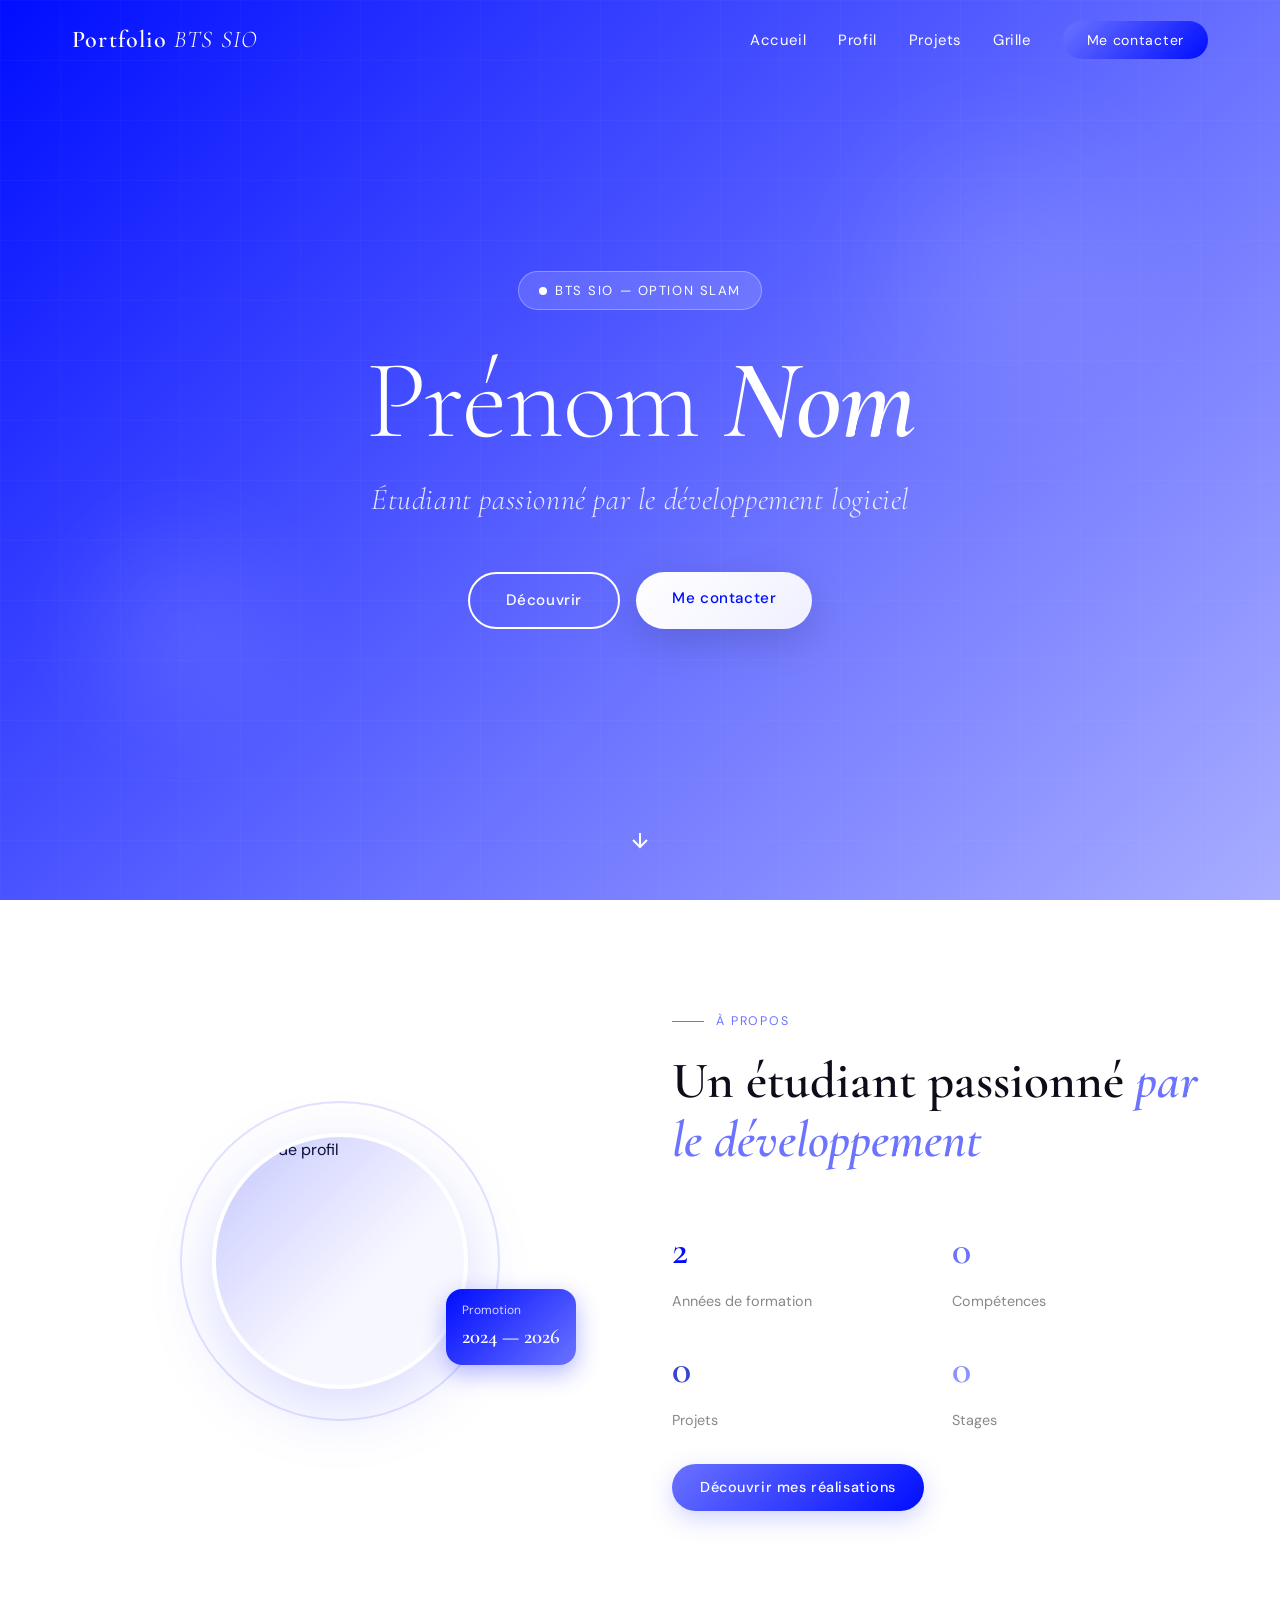
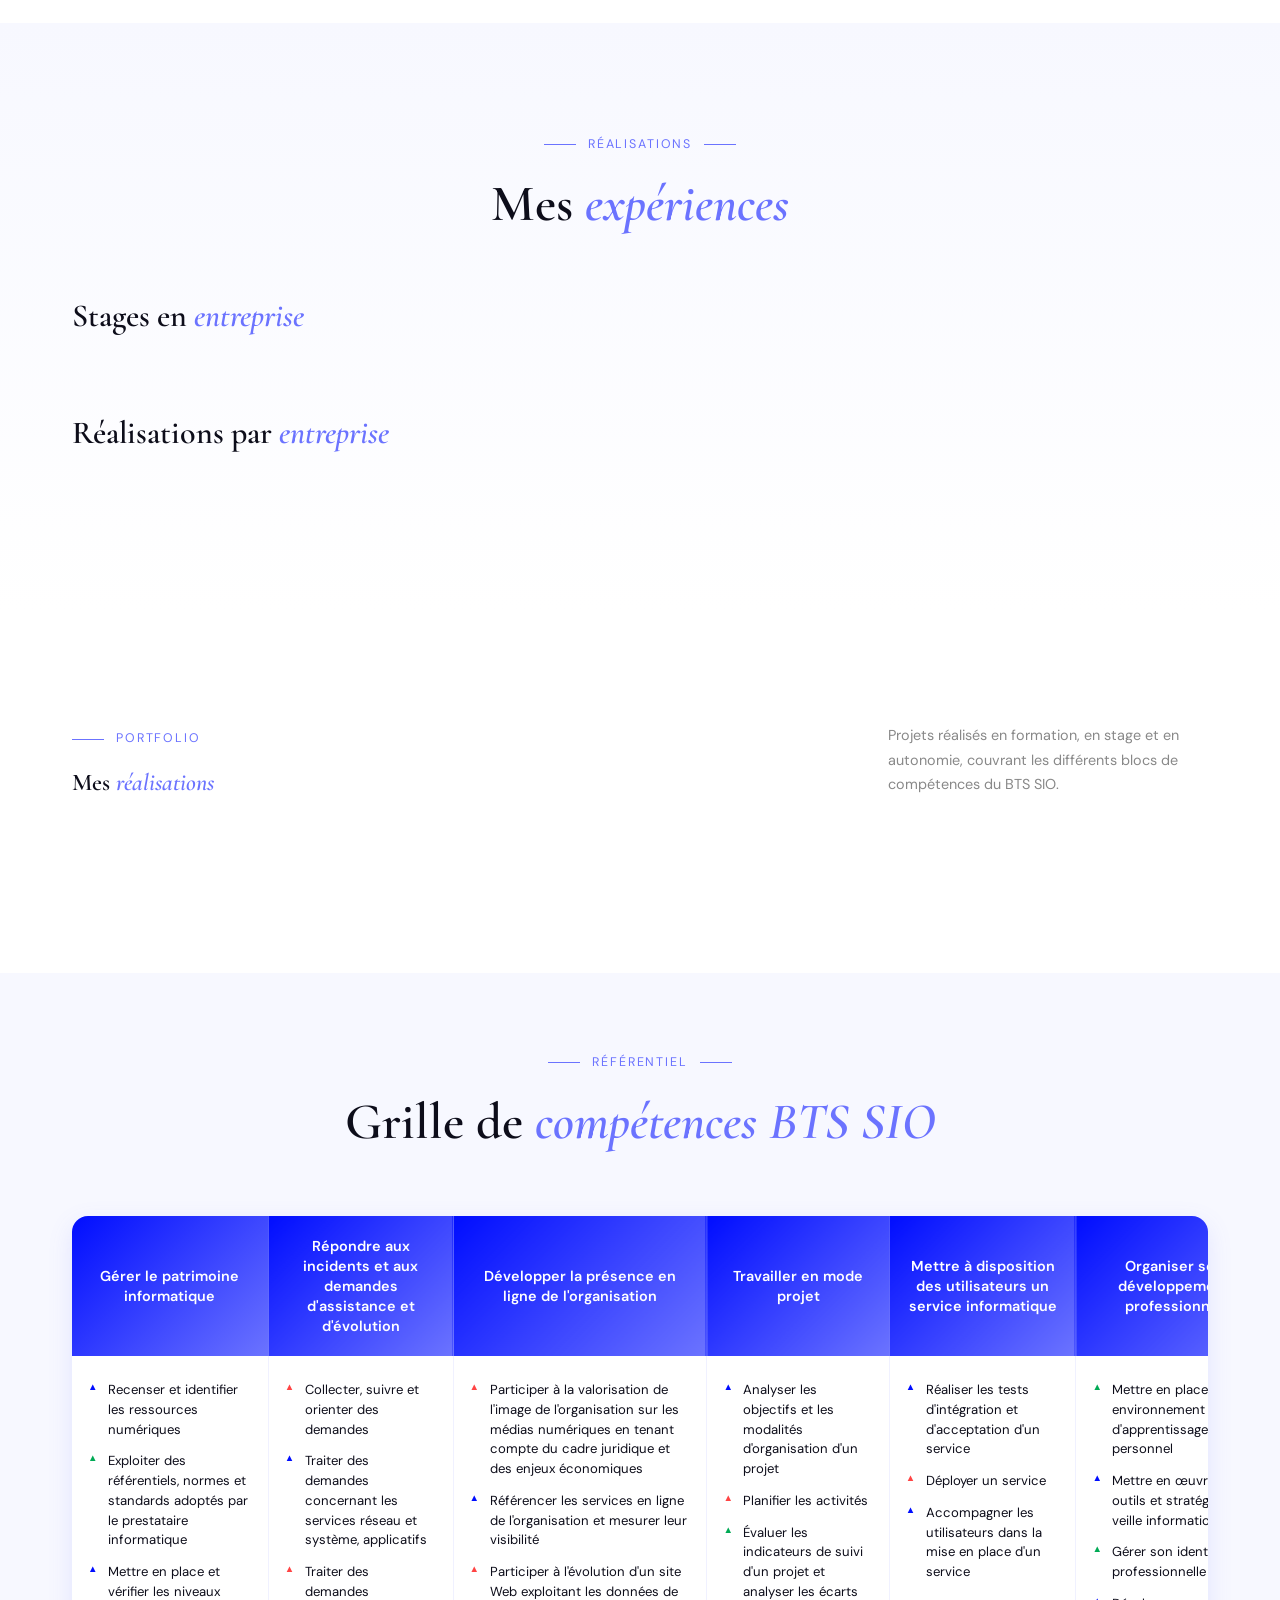
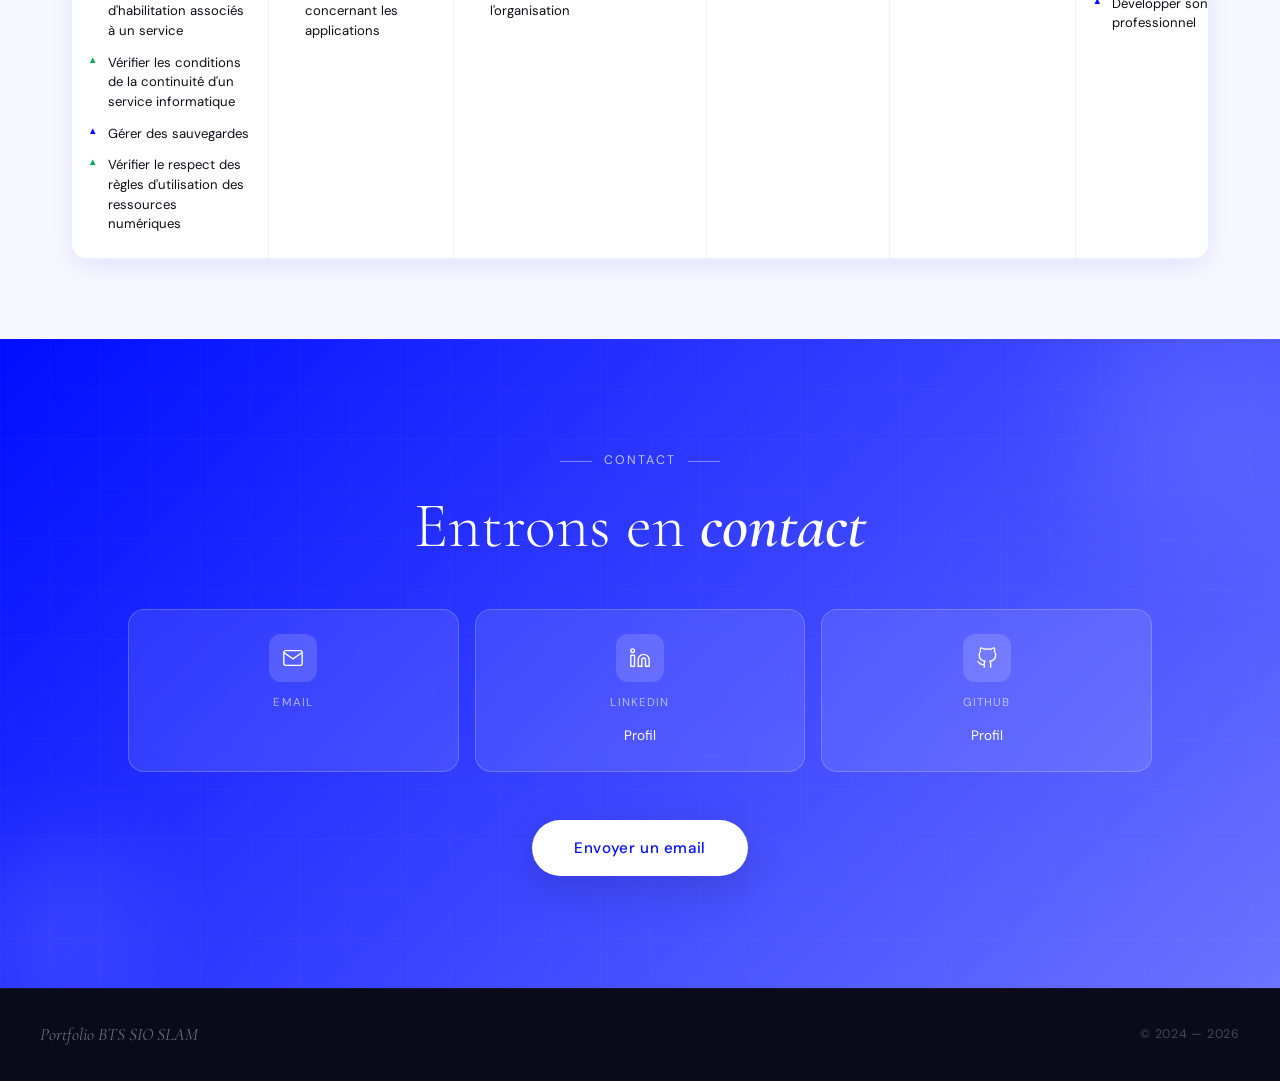
==== index.html @ 45d1d324 "image nickel" ====
<!doctype html>
<html lang="fr">
  <head>
    <meta charset="UTF-8" />
    <meta name="viewport" content="width=device-width, initial-scale=1.0" />
    <title>Portfolio - BTS SIO</title>
    <link rel="stylesheet" href="styles.css" />
    <link rel="preconnect" href="https://fonts.googleapis.com" />
    <link rel="preconnect" href="https://fonts.gstatic.com" crossorigin />
    <link
      href="https://fonts.googleapis.com/css2?family=Cormorant+Garamond:ital,wght@0,300;0,400;0,600;1,300;1,600&family=DM+Sans:wght@400;500;600&display=swap"
      rel="stylesheet"
    />
  </head>
  <body>
    <!-- Navbar -->
    <nav id="navbar">
      <div class="nav-container">
        <a href="#hero" id="logo">
          Portfolio <span class="logo-italic">BTS SIO</span>
        </a>
        <ul class="nav-links">
          <li>
            <a href="#hero" class="nav-link"
              >Accueil<span class="nav-underline"></span
            ></a>
          </li>
          <li>
            <a href="#profil" class="nav-link"
              >Profil<span class="nav-underline"></span
            ></a>
          </li>
          <li>
            <a href="#realisations" class="nav-link"
              >Projets<span class="nav-underline"></span
            ></a>
          </li>
          <li>
            <a href="#grille-competences" class="nav-link"
              >Grille<span class="nav-underline"></span
            ></a>
          </li>
          <li><a href="#contact" class="nav-cta">Me contacter</a></li>
        </ul>
        <button id="hamburger" aria-label="Toggle menu">
          <span class="hamburger-line"></span>
          <span class="hamburger-line"></span>
          <span class="hamburger-line"></span>
        </button>
      </div>
      <div id="mobile-menu" class="hidden">
        <a href="#hero" class="nav-mobile-link">Accueil</a>
        <a href="#profil" class="nav-mobile-link">Profil</a>
        <a href="#realisations" class="nav-mobile-link">Projets</a>
        <a href="#grille-competences" class="nav-mobile-link">Grille</a>
        <a href="#contact" class="nav-mobile-link">Me contacter</a>
      </div>
    </nav>

    <!-- Hero Section -->
    <section id="hero">
      <div class="hero-bg-image"></div>
      <div class="hero-circle hero-circle-1"></div>
      <div class="hero-circle hero-circle-2"></div>
      <svg class="hero-grid" width="100%" height="100%">
        <defs>
          <pattern
            id="grid"
            width="60"
            height="60"
            patternUnits="userSpaceOnUse"
          >
            <path
              d="M 60 0 L 0 0 0 60"
              fill="none"
              stroke="white"
              stroke-width="0.5"
            />
          </pattern>
        </defs>
        <rect width="100%" height="100%" fill="url(#grid)" />
      </svg>
      <div class="hero-content">
        <div class="hero-badge">
          <span class="pulse-dot"></span>
          <span>BTS SIO — Option SLAM</span>
        </div>
        <h1 id="hero-name">
          <span id="first-name">Prénom</span>
          <span id="last-name" class="italic">Nom</span>
        </h1>
        <p class="hero-subtitle">
          Étudiant passionné par le développement logiciel
        </p>
        <div class="hero-buttons">
          <a href="#profil" class="btn-outline">Découvrir</a>
          <a href="#contact" class="btn-primary-white">Me contacter</a>
        </div>
      </div>
      <div class="scroll-indicator">
        <svg
          width="24"
          height="24"
          viewBox="0 0 24 24"
          fill="none"
          stroke="white"
          stroke-width="2"
        >
          <path d="M12 5v14M5 12l7 7 7-7" />
        </svg>
      </div>
    </section>

    <!-- Profil Section -->
    <section id="profil">
      <div class="section-container">
        <div class="profil-grid">
          <div class="profil-photo-container">
            <div class="photo-ring"></div>
            <div class="photo-inner-ring"></div>
            <div class="photo-wrapper">
              <img id="profil-photo" src="" alt="Photo de profil" />
              <div class="photo-overlay"></div>
            </div>
            <div class="promo-badge">
              <p class="promo-label">Promotion</p>
              <p id="promo-years" class="promo-value">2024 — 2026</p>
            </div>
          </div>
          <div class="profil-text">
            <div class="section-label">
              <div class="label-line"></div>
              <span>À propos</span>
            </div>
            <h2>
              Un étudiant passionné
              <span class="italic accent">par le développement</span>
            </h2>
            <p id="profil-bio" class="profil-description"></p>
            <div class="stats-grid">
              <div class="stat-item">
                <p class="stat-number color-1">2</p>
                <p class="stat-label">Années de formation</p>
              </div>
              <div class="stat-item">
                <p id="stat-competences" class="stat-number color-2">0</p>
                <p class="stat-label">Compétences</p>
              </div>
              <div class="stat-item">
                <p id="stat-projects" class="stat-number color-3">0</p>
                <p class="stat-label">Projets</p>
              </div>
              <div class="stat-item">
                <p id="stat-stages" class="stat-number color-4">0</p>
                <p class="stat-label">Stages</p>
              </div>
            </div>
            <a href="#realisations" class="btn-primary"
              >Découvrir mes réalisations</a
            >
          </div>
        </div>
      </div>
    </section>

    <!-- Realisations Section -->
    <section id="realisations">
      <div class="section-container">
        <div class="section-header center">
          <div class="section-label center">
            <div class="label-line"></div>
            <span>Réalisations</span>
            <div class="label-line"></div>
          </div>
          <h2>Mes <span class="italic accent">expériences</span></h2>
        </div>

        <!-- Stages -->
        <div class="stages-section">
          <h3>Stages en <span class="italic accent">entreprise</span></h3>
          <div id="stages-timeline" class="timeline"></div>
        </div>

        <!-- Realisations par entreprise -->
        <div class="company-realisations">
          <h3>
            Réalisations par
            <span class="italic accent">entreprise</span>
          </h3>
          <div id="realisations-by-company"></div>
        </div>
      </div>
    </section>

    <!-- Projets Section -->
    <section id="projets">
      <div class="section-container">
        <div class="section-header-flex">
          <div>
            <div class="section-label">
              <div class="label-line"></div>
              <span>Portfolio</span>
            </div>
            <h2>Mes <span class="italic accent">réalisations</span></h2>
          </div>
          <p class="section-description">
            Projets réalisés en formation, en stage et en autonomie, couvrant
            les différents blocs de compétences du BTS SIO.
          </p>
        </div>
        <div id="projects-grid" class="projects-grid"></div>
      </div>
    </section>

    <!-- Grille de compétences BTS SIO -->
    <section id="grille-competences">
      <div class="section-container">
        <div class="section-header center">
          <div class="section-label center">
            <div class="label-line"></div>
            <span>Référentiel</span>
            <div class="label-line"></div>
          </div>
          <h2>
            Grille de
            <span class="italic accent">compétences BTS SIO</span>
          </h2>
        </div>

        <div class="competences-table-wrapper">
          <table class="competences-table">
            <thead>
              <tr>
                <th>Gérer le patrimoine informatique</th>
                <th>
                  Répondre aux incidents et aux demandes d'assistance et
                  d'évolution
                </th>
                <th>Développer la présence en ligne de l'organisation</th>
                <th>Travailler en mode projet</th>
                <th>
                  Mettre à disposition des utilisateurs un service informatique
                </th>
                <th>Organiser son développement professionnel</th>
              </tr>
            </thead>
            <tbody>
              <tr>
                <td>
                  <ul class="competence-list">
                    <li class="comp-blue">
                      Recenser et identifier les ressources numériques
                    </li>
                    <li class="comp-green">
                      Exploiter des référentiels, normes et standards adoptés
                      par le prestataire informatique
                    </li>
                    <li class="comp-blue">
                      Mettre en place et vérifier les niveaux d'habilitation
                      associés à un service
                    </li>
                    <li class="comp-green">
                      Vérifier les conditions de la continuité d'un service
                      informatique
                    </li>
                    <li class="comp-blue">Gérer des sauvegardes</li>
                    <li class="comp-green">
                      Vérifier le respect des règles d'utilisation des
                      ressources numériques
                    </li>
                  </ul>
                </td>
                <td>
                  <ul class="competence-list">
                    <li class="comp-red">
                      Collecter, suivre et orienter des demandes
                    </li>
                    <li class="comp-blue">
                      Traiter des demandes concernant les services réseau et
                      système, applicatifs
                    </li>
                    <li class="comp-red">
                      Traiter des demandes concernant les applications
                    </li>
                  </ul>
                </td>
                <td>
                  <ul class="competence-list">
                    <li class="comp-red">
                      Participer à la valorisation de l'image de l'organisation
                      sur les médias numériques en tenant compte du cadre
                      juridique et des enjeux économiques
                    </li>
                    <li class="comp-blue">
                      Référencer les services en ligne de l'organisation et
                      mesurer leur visibilité
                    </li>
                    <li class="comp-red">
                      Participer à l'évolution d'un site Web exploitant les
                      données de l'organisation
                    </li>
                  </ul>
                </td>
                <td>
                  <ul class="competence-list">
                    <li class="comp-blue">
                      Analyser les objectifs et les modalités d'organisation
                      d'un projet
                    </li>
                    <li class="comp-red">Planifier les activités</li>
                    <li class="comp-green">
                      Évaluer les indicateurs de suivi d'un projet et analyser
                      les écarts
                    </li>
                  </ul>
                </td>
                <td>
                  <ul class="competence-list">
                    <li class="comp-blue">
                      Réaliser les tests d'intégration et d'acceptation d'un
                      service
                    </li>
                    <li class="comp-red">Déployer un service</li>
                    <li class="comp-blue">
                      Accompagner les utilisateurs dans la mise en place d'un
                      service
                    </li>
                  </ul>
                </td>
                <td>
                  <ul class="competence-list">
                    <li class="comp-green">
                      Mettre en place son environnement d'apprentissage
                      personnel
                    </li>
                    <li class="comp-blue">
                      Mettre en œuvre des outils et stratégies de veille
                      informationnelle
                    </li>
                    <li class="comp-green">
                      Gérer son identité professionnelle
                    </li>
                    <li class="comp-blue">
                      Développer son projet professionnel
                    </li>
                  </ul>
                </td>
              </tr>
            </tbody>
          </table>
        </div>
      </div>
    </section>

    <!-- Contact Section -->
    <section id="contact">
      <div class="contact-decoration-1"></div>
      <div class="contact-decoration-2"></div>
      <svg class="contact-grid" width="100%" height="100%">
        <defs>
          <pattern
            id="cgrid"
            width="50"
            height="50"
            patternUnits="userSpaceOnUse"
          >
            <path
              d="M 50 0 L 0 0 0 50"
              fill="none"
              stroke="white"
              stroke-width="0.8"
            />
          </pattern>
        </defs>
        <rect width="100%" height="100%" fill="url(#cgrid)" />
      </svg>
      <div class="contact-content">
        <div class="section-label center light">
          <div class="label-line light"></div>
          <span>Contact</span>
          <div class="label-line light"></div>
        </div>
        <h2>Entrons en <span class="italic">contact</span></h2>
        <p id="contact-message" class="contact-description"></p>
        <div class="contact-cards">
          <div class="contact-card">
            <div class="contact-icon">
              <svg width="22" height="22" viewBox="0 0 24 24" fill="none">
                <path
                  d="M4 4h16c1.1 0 2 .9 2 2v12c0 1.1-.9 2-2 2H4c-1.1 0-2-.9-2-2V6c0-1.1.9-2 2-2z"
                  stroke="white"
                  stroke-width="1.5"
                />
                <polyline
                  points="22,6 12,13 2,6"
                  stroke="white"
                  stroke-width="1.5"
                />
              </svg>
            </div>
            <p class="contact-label">Email</p>
            <p id="contact-email" class="contact-value"></p>
          </div>
          <div class="contact-card">
            <div class="contact-icon">
              <svg width="22" height="22" viewBox="0 0 24 24" fill="none">
                <path
                  d="M16 8a6 6 0 016 6v7h-4v-7a2 2 0 00-2-2 2 2 0 00-2 2v7h-4v-7a6 6 0 016-6z"
                  stroke="white"
                  stroke-width="1.5"
                />
                <rect
                  x="2"
                  y="9"
                  width="4"
                  height="12"
                  stroke="white"
                  stroke-width="1.5"
                />
                <circle cx="4" cy="4" r="2" stroke="white" stroke-width="1.5" />
              </svg>
            </div>
            <p class="contact-label">LinkedIn</p>
            <a
              id="contact-linkedin"
              href="#"
              target="_blank"
              class="contact-value"
              >Profil</a
            >
          </div>
          <div class="contact-card">
            <div class="contact-icon">
              <svg width="22" height="22" viewBox="0 0 24 24" fill="none">
                <path
                  d="M9 19c-5 1.5-5-2.5-7-3m14 6v-3.87a3.37 3.37 0 00-.94-2.61c3.14-.35 6.44-1.54 6.44-7A5.44 5.44 0 0020 4.77 5.07 5.07 0 0019.91 1S18.73.65 16 2.48a13.38 13.38 0 00-7 0C6.27.65 5.09 1 5.09 1A5.07 5.07 0 005 4.77a5.44 5.44 0 00-1.5 3.78c0 5.42 3.3 6.61 6.44 7A3.37 3.37 0 009 18.13V22"
                  stroke="white"
                  stroke-width="1.5"
                  stroke-linecap="round"
                  stroke-linejoin="round"
                />
              </svg>
            </div>
            <p class="contact-label">GitHub</p>
            <a
              id="contact-github"
              href="#"
              target="_blank"
              class="contact-value"
              >Profil</a
            >
          </div>
        </div>
        <a id="email-cta" href="mailto:" class="btn-white">Envoyer un email</a>
      </div>
    </section>

    <!-- Footer -->
    <footer>
      <div class="footer-container">
        <p id="footer-name" class="footer-title">Portfolio BTS SIO SLAM</p>
        <p id="footer-years" class="footer-copyright">© 2024 — 2026</p>
      </div>
    </footer>

    <!-- Loading overlay -->
    <div id="loading-overlay">
      <div class="loader-container">
        <div class="loader-spinner">
          <div class="spinner-ring"></div>
          <div class="spinner-ring"></div>
          <div class="spinner-ring"></div>
          <div class="spinner-dot"></div>
        </div>
        <div class="loader-text">
          <p id="loader-status" class="loader-status">
            Connexion au serveur...
          </p>
          <p id="loader-tip" class="loader-tip">
            Le serveur se réveille, cela peut prendre quelques secondes
          </p>
        </div>
        <div class="loader-progress">
          <div id="loader-progress-bar" class="loader-progress-bar"></div>
        </div>
      </div>
    </div>

    <script src="app.js"></script>
  </body>
</html>
---- styles.css ----
/* ========================================
   CSS Variables & Reset
   ======================================== */
:root {
    --primary: #000DFF;
    --primary-light: #6B73FF;
    --primary-dark: #3b44d1;
    --primary-soft: #8b92ff;
    --text-dark: #0d0d1a;
    --text-muted: #555;
    --text-light: #888;
    --white: #fff;
    --bg-light: #f7f8ff;
    --shadow-soft: 0 4px 24px rgba(107,115,255,0.06);
    --shadow-medium: 0 8px 24px rgba(107,115,255,0.15);
    --font-serif: 'Cormorant Garamond', serif;
    --font-sans: 'DM Sans', sans-serif;
}

* {
    margin: 0;
    padding: 0;
    box-sizing: border-box;
}

html {
    scroll-behavior: smooth;
}

body {
    font-family: var(--font-sans);
    color: var(--text-dark);
    line-height: 1.6;
}

a {
    text-decoration: none;
    color: inherit;
}

img {
    max-width: 100%;
    height: auto;
}

.hidden {
    display: none !important;
}

/* ========================================
   Typography
   ======================================== */
h1, h2, h3 {
    font-family: var(--font-serif);
    font-weight: 600;
    line-height: 1.15;
}

.italic {
    font-style: italic;
}

.accent {
    color: var(--primary-light);
}

/* ========================================
   Navbar
   ======================================== */
#navbar {
    position: fixed;
    top: 0;
    left: 0;
    right: 0;
    z-index: 50;
    transition: all 0.5s ease;
}

.nav-container {
    max-width: 1200px;
    margin: 0 auto;
    padding: 0 2rem;
    display: flex;
    align-items: center;
    justify-content: space-between;
    height: 5rem;
}

#logo {
    font-family: var(--font-serif);
    font-size: 1.5rem;
    font-weight: 600;
    letter-spacing: 0.05em;
    color: var(--white);
    transition: color 0.3s;
}

.logo-italic {
    font-style: italic;
    font-weight: 300;
}

.nav-links {
    display: none;
    list-style: none;
    gap: 2rem;
    align-items: center;
}

@media (min-width: 768px) {
    .nav-links {
        display: flex;
    }
}

.nav-link {
    position: relative;
    font-size: 0.93rem;
    letter-spacing: 0.04em;
    color: var(--white);
    transition: opacity 0.2s;
}

.nav-link:hover {
    opacity: 0.8;
}

.nav-underline {
    position: absolute;
    bottom: -4px;
    left: 0;
    height: 2px;
    width: 0;
    background: var(--primary-light);
    border-radius: 2px;
    transition: width 0.3s;
}

.nav-link:hover .nav-underline {
    width: 100%;
}

.nav-cta {
    background: linear-gradient(135deg, var(--primary-light) 0%, var(--primary) 100%);
    color: var(--white);
    border-radius: 50px;
    padding: 10px 24px;
    font-size: 0.88rem;
    letter-spacing: 0.05em;
    transition: opacity 0.2s;
}

.nav-cta:hover {
    opacity: 0.85;
}

/* Hamburger */
#hamburger {
    display: flex;
    flex-direction: column;
    gap: 6px;
    padding: 8px;
    background: none;
    border: none;
    cursor: pointer;
}

@media (min-width: 768px) {
    #hamburger {
        display: none;
    }
}

.hamburger-line {
    display: block;
    width: 24px;
    height: 2px;
    background: var(--white);
    transition: all 0.3s;
}

/* Mobile menu */
#mobile-menu {
    padding: 0 2rem 1.5rem;
    background: rgba(255,255,255,0.98);
    backdrop-filter: blur(12px);
}

.nav-mobile-link {
    display: block;
    padding: 0.75rem 0;
    border-bottom: 1px solid #e8eaff;
    font-size: 0.95rem;
    color: var(--text-dark);
}

/* Navbar scrolled state */
#navbar.scrolled {
    background: rgba(255,255,255,0.95);
    backdrop-filter: blur(12px);
    box-shadow: 0 2px 32px rgba(107,115,255,0.10);
}

#navbar.scrolled #logo {
    color: var(--primary);
}

#navbar.scrolled .nav-link {
    color: var(--text-dark);
}

#navbar.scrolled .hamburger-line {
    background: var(--primary);
}

/* ========================================
   Hero Section
   ======================================== */
#hero {
    position: relative;
    min-height: 100vh;
    display: flex;
    align-items: center;
    justify-content: center;
    overflow: hidden;
    background: linear-gradient(135deg, var(--primary) 0%, var(--primary-light) 60%, #a8adff 100%);
}

.hero-bg-image {
    position: absolute;
    inset: 0;
    opacity: 0.1;
    background-image: url('https://images.unsplash.com/photo-1772037441269-947195bb80f0?crop=entropy&cs=tinysrgb&fit=max&fm=jpg&w=1080');
    background-size: cover;
    background-position: center;
}

.hero-circle {
    position: absolute;
    border-radius: 50%;
    opacity: 0.1;
    filter: blur(40px);
    background: radial-gradient(circle, var(--white) 0%, transparent 70%);
}

.hero-circle-1 {
    top: 5rem;
    right: 5rem;
    width: 24rem;
    height: 24rem;
}

.hero-circle-2 {
    bottom: 8rem;
    left: 2.5rem;
    width: 18rem;
    height: 18rem;
    filter: blur(30px);
}

.hero-grid {
    position: absolute;
    inset: 0;
    opacity: 0.1;
    pointer-events: none;
}

.hero-content {
    position: relative;
    z-index: 10;
    text-align: center;
    padding: 0 2rem;
    max-width: 64rem;
    margin: 0 auto;
}

.hero-badge {
    display: inline-flex;
    align-items: center;
    gap: 0.5rem;
    margin-bottom: 2rem;
    padding: 0.5rem 1.25rem;
    border-radius: 50px;
    background: rgba(255,255,255,0.15);
    backdrop-filter: blur(10px);
    border: 1px solid rgba(255,255,255,0.3);
}

.pulse-dot {
    width: 8px;
    height: 8px;
    border-radius: 50%;
    background: var(--white);
    animation: pulse 2s infinite;
}

@keyframes pulse {
    0%, 100% { opacity: 1; }
    50% { opacity: 0.5; }
}

.hero-badge span:last-child {
    color: var(--white);
    font-size: 0.82rem;
    letter-spacing: 0.12em;
    text-transform: uppercase;
}

#hero h1 {
    font-family: var(--font-serif);
    color: var(--white);
    font-size: clamp(3.5rem, 9vw, 7rem);
    font-weight: 300;
    line-height: 1.05;
    letter-spacing: -0.01em;
}

#hero h1 .italic {
    font-weight: 600;
}

.hero-subtitle {
    font-family: var(--font-serif);
    color: rgba(255,255,255,0.85);
    font-size: clamp(1.3rem, 3vw, 1.9rem);
    font-weight: 300;
    font-style: italic;
    margin-top: 1rem;
    letter-spacing: 0.02em;
}

.hero-buttons {
    display: flex;
    flex-direction: column;
    gap: 1rem;
    justify-content: center;
    margin-top: 3rem;
}

@media (min-width: 640px) {
    .hero-buttons {
        flex-direction: row;
    }
}

.btn-outline {
    background: transparent;
    color: var(--white);
    border: 2px solid var(--white);
    border-radius: 50px;
    padding: 14px 36px;
    font-size: 0.95rem;
    font-weight: 500;
    letter-spacing: 0.04em;
    transition: all 0.3s;
}

.btn-outline:hover {
    background: rgba(255,255,255,0.1);
}

.btn-primary-white {
    background: linear-gradient(135deg, var(--white) 0%, #f0f0ff 100%);
    color: var(--primary);
    border-radius: 50px;
    padding: 14px 36px;
    font-size: 0.95rem;
    font-weight: 500;
    letter-spacing: 0.04em;
    box-shadow: 0 12px 40px rgba(0,0,0,0.15);
    transition: all 0.3s;
}

.btn-primary-white:hover {
    transform: translateY(-2px);
    box-shadow: 0 16px 48px rgba(0,0,0,0.2);
}

.scroll-indicator {
    position: absolute;
    bottom: 2.5rem;
    left: 50%;
    transform: translateX(-50%);
    animation: bounce 2s infinite;
}

@keyframes bounce {
    0%, 100% { transform: translateX(-50%) translateY(0); }
    50% { transform: translateX(-50%) translateY(-10px); }
}

/* ========================================
   Section Common Styles
   ======================================== */
.section-container {
    max-width: 1200px;
    margin: 0 auto;
    padding: 0 2rem;
}

.section-label {
    display: flex;
    align-items: center;
    gap: 0.75rem;
    margin-bottom: 1.25rem;
}

.section-label.center {
    justify-content: center;
}

.label-line {
    height: 1px;
    width: 2rem;
    background: var(--primary-light);
}

.label-line.light {
    background: rgba(255,255,255,0.4);
}

.section-label span {
    color: var(--primary-light);
    font-size: 0.78rem;
    letter-spacing: 0.15em;
    text-transform: uppercase;
}

.section-label.light span {
    color: rgba(255,255,255,0.7);
}

.section-header {
    margin-bottom: 4rem;
}

.section-header.center {
    text-align: center;
}

.section-header h2 {
    font-size: clamp(2.2rem, 4vw, 3.2rem);
    color: var(--text-dark);
}

.section-header-flex {
    display: flex;
    flex-direction: column;
    gap: 1.5rem;
    margin-bottom: 4rem;
}

@media (min-width: 768px) {
    .section-header-flex {
        flex-direction: row;
        align-items: flex-end;
        justify-content: space-between;
    }
}

.section-description {
    color: var(--text-light);
    font-size: 0.9rem;
    max-width: 320px;
    line-height: 1.7;
}

/* ========================================
   Profil Section
   ======================================== */
#profil {
    padding: 7rem 2rem;
    background: var(--white);
}

.profil-grid {
    display: grid;
    gap: 4rem;
    align-items: center;
}

@media (min-width: 768px) {
    .profil-grid {
        grid-template-columns: 1fr 1fr;
    }
}

.profil-photo-container {
    position: relative;
    display: flex;
    justify-content: center;
}

.photo-ring {
    position: absolute;
    width: 20rem;
    height: 20rem;
    border-radius: 50%;
    border: 2px solid rgba(107,115,255,0.2);
    top: 50%;
    left: 50%;
    transform: translate(-50%, -50%);
}

.photo-inner-ring {
    position: absolute;
    width: 16rem;
    height: 16rem;
    border-radius: 50%;
    background: linear-gradient(135deg, rgba(107,115,255,0.06), rgba(0,13,255,0.03));
    top: 50%;
    left: 50%;
    transform: translate(-50%, -50%);
}

.photo-wrapper {
    position: relative;
    width: 16rem;
    height: 16rem;
    border-radius: 50%;
    overflow: hidden;
    border: 4px solid var(--white);
    box-shadow: 0 20px 60px rgba(107,115,255,0.25);
}

.photo-wrapper img {
    width: 100%;
    height: 100%;
    object-fit: cover;
}

.photo-overlay {
    position: absolute;
    inset: 0;
    background: linear-gradient(135deg, rgba(0,13,255,0.2) 0%, transparent 60%);
}

.promo-badge {
    position: absolute;
    bottom: 1.5rem;
    right: 2rem;
    padding: 0.75rem 1rem;
    border-radius: 1rem;
    background: linear-gradient(135deg, var(--primary), var(--primary-light));
    box-shadow: 0 8px 24px rgba(0,13,255,0.3);
}

.promo-label {
    color: var(--white);
    font-size: 0.75rem;
    opacity: 0.8;
}

.promo-value {
    font-family: var(--font-serif);
    color: var(--white);
    font-size: 1.3rem;
    font-weight: 600;
}

.profil-text h2 {
    font-size: clamp(2.2rem, 4vw, 3.2rem);
    color: var(--text-dark);
}

.profil-description {
    color: var(--text-muted);
    font-size: 0.95rem;
    line-height: 1.8;
    margin-top: 1.2rem;
}

.stats-grid {
    display: grid;
    grid-template-columns: repeat(2, 1fr);
    gap: 1.5rem;
    margin-top: 3rem;
}

.stat-number {
    font-family: var(--font-serif);
    font-size: 2.5rem;
    font-weight: 600;
}

.stat-number.color-1 { color: var(--primary); }
.stat-number.color-2 { color: var(--primary-light); }
.stat-number.color-3 { color: var(--primary-dark); }
.stat-number.color-4 { color: var(--primary-soft); }

.stat-label {
    color: var(--text-light);
    font-size: 0.9rem;
    margin-top: 0.5rem;
}

.btn-primary {
    display: inline-block;
    margin-top: 2rem;
    background: linear-gradient(135deg, var(--primary-light) 0%, var(--primary) 100%);
    color: var(--white);
    border-radius: 50px;
    padding: 12px 28px;
    font-size: 0.9rem;
    font-weight: 500;
    letter-spacing: 0.04em;
    box-shadow: 0 8px 24px rgba(107,115,255,0.3);
    transition: all 0.3s;
}

.btn-primary:hover {
    transform: translateY(-2px);
    box-shadow: 0 12px 32px rgba(107,115,255,0.4);
}

/* ========================================
   Competences Section
   ======================================== */
#competences {
    padding: 7rem 2rem;
    background: var(--white);
}

.competences-grid {
    display: grid;
    gap: 1.5rem;
}

@media (min-width: 768px) {
    .competences-grid {
        grid-template-columns: repeat(3, 1fr);
    }
}

.competence-bloc {
    border-radius: 1.5rem;
    padding: 2rem;
    transition: all 0.3s;
    border: 2px solid;
}

.competence-bloc:hover {
    transform: translateY(-4px);
}

.competence-bloc.b1 {
    background: rgba(0,13,255,0.07);
    border-color: rgba(0,13,255,0.2);
}

.competence-bloc.b2 {
    background: rgba(107,115,255,0.1);
    border-color: rgba(107,115,255,0.25);
}

.competence-bloc.b3 {
    background: rgba(59,68,209,0.08);
    border-color: rgba(59,68,209,0.2);
}

.bloc-header {
    display: flex;
    align-items: center;
    gap: 0.75rem;
    margin-bottom: 1.5rem;
}

.bloc-icon {
    width: 2.5rem;
    height: 2.5rem;
    border-radius: 0.5rem;
    display: flex;
    align-items: center;
    justify-content: center;
    color: var(--white);
    font-weight: 600;
    font-size: 1.1rem;
}

.b1 .bloc-icon { background: var(--primary); }
.b2 .bloc-icon { background: var(--primary-light); }
.b3 .bloc-icon { background: var(--primary-dark); }

.bloc-title {
    font-family: var(--font-serif);
    font-size: 1.2rem;
    font-weight: 600;
}

.b1 .bloc-title { color: var(--primary); }
.b2 .bloc-title { color: var(--primary-light); }
.b3 .bloc-title { color: var(--primary-dark); }

.competence-item {
    padding-bottom: 1rem;
    margin-bottom: 0.75rem;
}

.b1 .competence-item { border-bottom: 1px solid rgba(0,13,255,0.2); }
.b2 .competence-item { border-bottom: 1px solid rgba(107,115,255,0.25); }
.b3 .competence-item { border-bottom: 1px solid rgba(59,68,209,0.2); }

.competence-code {
    display: inline-block;
    font-size: 0.7rem;
    font-weight: 700;
    color: var(--white);
    padding: 2px 6px;
    border-radius: 3px;
    margin-bottom: 0.25rem;
}

.b1 .competence-code { background: var(--primary); }
.b2 .competence-code { background: var(--primary-light); }
.b3 .competence-code { background: var(--primary-dark); }

.competence-label {
    font-size: 0.9rem;
    color: #333;
    line-height: 1.5;
}

/* ========================================
   Realisations Section
   ======================================== */
#realisations {
    padding: 7rem 2rem;
    background: linear-gradient(180deg, var(--bg-light) 0%, var(--white) 100%);
}

.stages-section {
    margin-bottom: 5rem;
}

.stages-section h3,
.company-realisations h3 {
    font-size: 2rem;
    color: var(--text-dark);
    margin-bottom: 3rem;
}

.timeline {
    position: relative;
}

.timeline::before {
    content: '';
    position: absolute;
    left: 50%;
    top: 0;
    bottom: 0;
    width: 1px;
    background: linear-gradient(to bottom, var(--primary-light), var(--primary));
    opacity: 0.2;
    transform: translateX(-50%);
    display: none;
}

@media (min-width: 768px) {
    .timeline::before {
        display: block;
    }
}

.timeline-item {
    position: relative;
    margin-bottom: 3rem;
}

@media (min-width: 768px) {
    .timeline-item {
        display: grid;
        grid-template-columns: 1fr 1fr;
        gap: 2rem;
        align-items: center;
    }
}

.timeline-dot {
    display: none;
    position: absolute;
    left: 50%;
    top: 50%;
    transform: translate(-50%, -50%);
    width: 1rem;
    height: 1rem;
    border-radius: 50%;
    background: linear-gradient(135deg, var(--primary), var(--primary-light));
    box-shadow: 0 0 0 4px rgba(107,115,255,0.15);
    z-index: 10;
}

@media (min-width: 768px) {
    .timeline-dot {
        display: block;
    }
}

.stage-card {
    border-radius: 1.5rem;
    padding: 2rem;
    background: var(--white);
    border: 1px solid rgba(107,115,255,0.12);
    box-shadow: var(--shadow-soft);
    transition: all 0.3s;
}

.stage-card:hover {
    transform: translateY(-4px);
}

.stage-header {
    display: flex;
    justify-content: space-between;
    align-items: flex-start;
    margin-bottom: 1.25rem;
    flex-wrap: wrap;
    gap: 1rem;
}

.stage-dates {
    font-size: 0.75rem;
    color: var(--primary-light);
    letter-spacing: 0.1em;
    text-transform: uppercase;
    margin-bottom: 6px;
}

.stage-company {
    font-family: var(--font-serif);
    font-size: 1.5rem;
    font-weight: 600;
    color: var(--text-dark);
}

.stage-meta {
    font-size: 0.85rem;
    color: var(--text-light);
    margin-top: 2px;
}

.stage-duration {
    flex-shrink: 0;
    padding: 0.375rem 0.75rem;
    background: rgba(107,115,255,0.08);
    border: 1px solid rgba(107,115,255,0.15);
    border-radius: 0.75rem;
    font-size: 0.75rem;
    color: var(--primary-light);
    font-weight: 600;
}

.stage-description {
    color: var(--text-muted);
    font-size: 0.875rem;
    line-height: 1.8;
    margin-bottom: 1.2rem;
}

.stage-competences {
    display: flex;
    flex-wrap: wrap;
    gap: 0.5rem;
    padding-top: 1.25rem;
    border-top: 1px solid #f0f0fa;
    align-items: center;
}

.competences-label {
    font-size: 0.72rem;
    color: #aaa;
    margin-right: 4px;
}

.competence-tag {
    font-size: 0.75rem;
    color: var(--primary);
    background: rgba(0,13,255,0.07);
    border-radius: 6px;
    padding: 3px 9px;
    font-weight: 600;
}

/* Company Realisations */
.company-section {
    margin-bottom: 4rem;
}

.company-header {
    display: flex;
    align-items: center;
    gap: 0.75rem;
    margin-bottom: 2rem;
}

.company-logo {
    width: 4rem;
    height: 4rem;
    border-radius: 0.75rem;
    object-fit: cover;
}

.company-name {
    font-family: var(--font-serif);
    font-size: 1.3rem;
    font-weight: 600;
    color: var(--text-dark);
}

.company-sector {
    font-size: 0.85rem;
    color: var(--text-light);
}

.realisations-grid {
    display: grid;
    gap: 1.5rem;
}

@media (min-width: 768px) {
    .realisations-grid {
        grid-template-columns: repeat(2, 1fr);
    }
}

.realisation-card {
    border-radius: 1.5rem;
    padding: 1.5rem;
    border: 1px solid rgba(107,115,255,0.12);
    box-shadow: var(--shadow-soft);
    transition: all 0.3s;
}

.realisation-card:hover {
    transform: translateY(-4px);
}

.realisation-type {
    display: inline-block;
    margin-bottom: 0.75rem;
    padding: 0.25rem 0.75rem;
    border-radius: 50px;
    font-size: 0.72rem;
    letter-spacing: 0.08em;
    color: var(--primary-light);
    background: rgba(107,115,255,0.12);
    border: 1px solid rgba(107,115,255,0.25);
}

.realisation-title {
    font-family: var(--font-serif);
    font-size: 1.3rem;
    font-weight: 600;
    color: var(--text-dark);
}

.realisation-description {
    color: #666;
    font-size: 0.875rem;
    line-height: 1.75;
    margin-top: 0.6rem;
}

.realisation-tags {
    display: flex;
    flex-wrap: wrap;
    gap: 0.5rem;
    margin-top: 1rem;
}

.tag {
    font-size: 0.7rem;
    color: var(--primary-light);
    background: rgba(107,115,255,0.1);
    padding: 4px 8px;
    border-radius: 4px;
    font-weight: 500;
}

/* ========================================
   Projets Section
   ======================================== */
#projets {
    padding: 7rem 2rem;
    background: var(--white);
}

.projects-grid {
    display: grid;
    gap: 1.5rem;
}

@media (min-width: 768px) {
    .projects-grid {
        grid-template-columns: repeat(2, 1fr);
    }
}

.project-card {
    border-radius: 1.5rem;
    overflow: hidden;
    border: 1px solid rgba(107,115,255,0.12);
    box-shadow: var(--shadow-soft);
    transition: all 0.3s;
}

.project-card:hover {
    transform: translateY(-4px);
}

.project-image {
    position: relative;
    height: 12rem;
    display: flex;
    align-items: center;
    justify-content: center;
    overflow: hidden;
}

.project-decoration-1 {
    position: absolute;
    top: -2rem;
    right: -2rem;
    width: 10rem;
    height: 10rem;
    border-radius: 50%;
    opacity: 0.1;
}

.project-decoration-2 {
    position: absolute;
    bottom: -1.5rem;
    left: -1.5rem;
    width: 7rem;
    height: 7rem;
    border-radius: 50%;
    opacity: 0.08;
}

.project-icon {
    width: 4rem;
    height: 4rem;
    border-radius: 1rem;
    display: flex;
    align-items: center;
    justify-content: center;
}

.project-year {
    position: absolute;
    top: 1rem;
    right: 1rem;
    padding: 0.25rem 0.75rem;
    border-radius: 50px;
    background: rgba(255,255,255,0.85);
    backdrop-filter: blur(8px);
    font-size: 0.75rem;
    font-weight: 600;
}

.project-content {
    padding: 1.75rem;
}

.project-type {
    display: inline-block;
    margin-bottom: 0.75rem;
    padding: 0.25rem 0.75rem;
    border-radius: 50px;
    font-size: 0.72rem;
    letter-spacing: 0.08em;
}

.project-title {
    font-family: var(--font-serif);
    font-size: 1.5rem;
    font-weight: 600;
    color: var(--text-dark);
}

.project-description {
    color: #666;
    font-size: 0.875rem;
    line-height: 1.75;
    margin-top: 0.6rem;
}

.project-tags {
    display: flex;
    flex-wrap: wrap;
    gap: 0.5rem;
    margin-top: 1.25rem;
}

/* ========================================
   Cartes cliquables
   ======================================== */
.project-card-link,
.realisation-card-link {
    display: block;
    text-decoration: none;
    color: inherit;
}

.project-card,
.realisation-card {
    position: relative;
    cursor: pointer;
    background: var(--white);
}

.card-arrow {
    position: absolute;
    bottom: 1.5rem;
    right: 1.5rem;
    width: 36px;
    height: 36px;
    border-radius: 50%;
    background: linear-gradient(135deg, var(--primary-light), var(--primary));
    display: flex;
    align-items: center;
    justify-content: center;
    color: var(--white);
    opacity: 0;
    transform: translateX(-10px);
    transition: all 0.3s ease;
}

.project-card:hover .card-arrow,
.realisation-card:hover .card-arrow {
    opacity: 1;
    transform: translateX(0);
}

.project-card:hover,
.realisation-card:hover {
    border-color: var(--primary-light);
    box-shadow: var(--shadow-medium);
}

/* ========================================
   Contact Section
   ======================================== */
#contact {
    position: relative;
    padding: 7rem 2rem;
    overflow: hidden;
    background: linear-gradient(135deg, var(--primary) 0%, var(--primary-light) 100%);
}

.contact-decoration-1 {
    position: absolute;
    top: 0;
    right: 0;
    width: 24rem;
    height: 24rem;
    border-radius: 50%;
    opacity: 0.1;
    background: radial-gradient(circle, var(--white) 0%, transparent 70%);
    filter: blur(40px);
    transform: translate(30%, -30%);
}

.contact-decoration-2 {
    position: absolute;
    bottom: 0;
    left: 0;
    width: 18rem;
    height: 18rem;
    border-radius: 50%;
    opacity: 0.1;
    background: radial-gradient(circle, var(--white) 0%, transparent 70%);
    filter: blur(30px);
    transform: translate(-30%, 30%);
}

.contact-grid {
    position: absolute;
    inset: 0;
    opacity: 0.05;
    pointer-events: none;
}

.contact-content {
    position: relative;
    z-index: 10;
    max-width: 64rem;
    margin: 0 auto;
    text-align: center;
}

#contact h2 {
    font-family: var(--font-serif);
    font-size: clamp(2.5rem, 5vw, 4rem);
    font-weight: 300;
    color: var(--white);
    line-height: 1.1;
}

#contact h2 .italic {
    font-weight: 600;
}

.contact-description {
    color: rgba(255,255,255,0.7);
    font-size: 1rem;
    line-height: 1.8;
    margin-top: 1.2rem;
    max-width: 500px;
    margin-left: auto;
    margin-right: auto;
}

.contact-cards {
    display: grid;
    gap: 1rem;
    margin-top: 3rem;
    margin-bottom: 3rem;
}

@media (min-width: 640px) {
    .contact-cards {
        grid-template-columns: repeat(3, 1fr);
    }
}

.contact-card {
    border-radius: 1rem;
    padding: 1.5rem;
    display: flex;
    flex-direction: column;
    align-items: center;
    gap: 0.75rem;
    background: rgba(255,255,255,0.1);
    backdrop-filter: blur(10px);
    border: 1px solid rgba(255,255,255,0.2);
    transition: all 0.2s;
}

.contact-card:hover {
    transform: scale(1.05);
}

.contact-icon {
    width: 3rem;
    height: 3rem;
    border-radius: 0.75rem;
    display: flex;
    align-items: center;
    justify-content: center;
    background: rgba(255,255,255,0.15);
}

.contact-label {
    color: rgba(255,255,255,0.6);
    font-size: 0.72rem;
    text-transform: uppercase;
    letter-spacing: 0.1em;
}

.contact-value {
    color: var(--white);
    font-size: 0.85rem;
}

.btn-white {
    display: inline-block;
    background: var(--white);
    color: var(--primary);
    border-radius: 50px;
    padding: 16px 42px;
    font-size: 0.95rem;
    font-weight: 500;
    letter-spacing: 0.04em;
    box-shadow: 0 12px 40px rgba(0,0,0,0.15);
    transition: all 0.3s;
}

.btn-white:hover {
    transform: translateY(-2px);
    box-shadow: 0 16px 48px rgba(0,0,0,0.2);
}

/* ========================================
   Grille de Compétences BTS SIO
   ======================================== */
#grille-competences {
    padding: 5rem 2rem;
    background: var(--bg-light);
}

.competences-table-wrapper {
    overflow-x: auto;
    margin-top: 3rem;
    border-radius: 16px;
    box-shadow: var(--shadow-medium);
}

.competences-table {
    width: 100%;
    min-width: 1200px;
    border-collapse: collapse;
    background: var(--white);
    font-size: 0.85rem;
}

.competences-table thead th {
    background: linear-gradient(135deg, var(--primary) 0%, var(--primary-light) 100%);
    color: var(--white);
    padding: 1.25rem 1rem;
    text-align: center;
    font-family: var(--font-sans);
    font-weight: 600;
    font-size: 0.9rem;
    line-height: 1.4;
    border-right: 1px solid rgba(255,255,255,0.2);
    vertical-align: middle;
}

.competences-table thead th:last-child {
    border-right: none;
}

.competences-table tbody td {
    padding: 1.5rem 1rem;
    vertical-align: top;
    border-right: 1px solid rgba(107,115,255,0.1);
    border-bottom: 1px solid rgba(107,115,255,0.1);
    background: var(--white);
}

.competences-table tbody td:last-child {
    border-right: none;
}

.competence-list {
    list-style: none;
    padding: 0;
    margin: 0;
    display: flex;
    flex-direction: column;
    gap: 0.75rem;
}

.competence-list li {
    position: relative;
    padding-left: 1.25rem;
    line-height: 1.5;
    color: var(--text-dark);
    font-size: 0.82rem;
}

.competence-list li::before {
    content: '▲';
    position: absolute;
    left: 0;
    top: 0;
    font-size: 0.6rem;
}

/* Couleurs des puces selon les blocs */
.competence-list li.comp-blue::before {
    color: #000DFF;
}

.competence-list li.comp-green::before {
    color: #00AA55;
}

.competence-list li.comp-red::before {
    color: #FF4444;
}

.competence-list li.comp-orange::before {
    color: #FF8800;
}

.competence-list li.comp-purple::before {
    color: #8B5CF6;
}

/* Hover sur les lignes */
.competences-table tbody tr:hover td {
    background: rgba(107,115,255,0.03);
}

/* Responsive */
@media (max-width: 1024px) {
    .competences-table-wrapper {
        margin: 2rem -1rem 0;
        border-radius: 0;
    }
    
    .competences-table {
        font-size: 0.8rem;
    }
    
    .competences-table thead th {
        padding: 1rem 0.75rem;
        font-size: 0.8rem;
    }
    
    .competences-table tbody td {
        padding: 1rem 0.75rem;
    }
}

/* ========================================
   Footer
   ======================================== */
footer {
    padding: 2rem;
    background: #0a0a1a;
    border-top: 1px solid rgba(107,115,255,0.1);
}

.footer-container {
    max-width: 1200px;
    margin: 0 auto;
    display: flex;
    flex-direction: column;
    gap: 1rem;
    align-items: center;
    justify-content: space-between;
}

@media (min-width: 640px) {
    .footer-container {
        flex-direction: row;
    }
}

.footer-title {
    font-family: var(--font-serif);
    color: rgba(255,255,255,0.4);
    font-size: 1.1rem;
    font-style: italic;
}

.footer-copyright {
    color: rgba(255,255,255,0.25);
    font-size: 0.78rem;
    letter-spacing: 0.06em;
}

/* ========================================
   Loading Overlay
   ======================================== */
#loading-overlay {
    position: fixed;
    inset: 0;
    background: linear-gradient(135deg, #0d0d1a 0%, #1a1a2e 50%, #0d0d1a 100%);
    display: flex;
    align-items: center;
    justify-content: center;
    z-index: 100;
    transition: opacity 0.5s ease-out;
}

#loading-overlay.fade-out {
    opacity: 0;
    pointer-events: none;
}

.loader-container {
    display: flex;
    flex-direction: column;
    align-items: center;
    gap: 2rem;
}

/* Spinner moderne avec plusieurs anneaux */
.loader-spinner {
    position: relative;
    width: 80px;
    height: 80px;
}

.spinner-ring {
    position: absolute;
    inset: 0;
    border-radius: 50%;
    border: 3px solid transparent;
}

.spinner-ring:nth-child(1) {
    border-top-color: var(--primary-light);
    animation: spin 1.5s cubic-bezier(0.68, -0.55, 0.27, 1.55) infinite;
}

.spinner-ring:nth-child(2) {
    inset: 8px;
    border-right-color: var(--primary);
    animation: spin-reverse 1.2s cubic-bezier(0.68, -0.55, 0.27, 1.55) infinite;
}

.spinner-ring:nth-child(3) {
    inset: 16px;
    border-bottom-color: var(--primary-soft);
    animation: spin 1s cubic-bezier(0.68, -0.55, 0.27, 1.55) infinite;
}

.spinner-dot {
    position: absolute;
    top: 50%;
    left: 50%;
    transform: translate(-50%, -50%);
    width: 12px;
    height: 12px;
    background: linear-gradient(135deg, var(--primary-light), var(--primary));
    border-radius: 50%;
    animation: pulse-dot 1.5s ease-in-out infinite;
}

@keyframes spin {
    to { transform: rotate(360deg); }
}

@keyframes spin-reverse {
    to { transform: rotate(-360deg); }
}

@keyframes pulse-dot {
    0%, 100% { transform: translate(-50%, -50%) scale(1); opacity: 1; }
    50% { transform: translate(-50%, -50%) scale(1.3); opacity: 0.7; }
}

/* Textes de chargement */
.loader-text {
    text-align: center;
    max-width: 300px;
}

.loader-status {
    font-family: var(--font-sans);
    font-size: 1.1rem;
    font-weight: 500;
    color: var(--white);
    margin-bottom: 0.5rem;
    animation: fade-text 0.5s ease-out;
}

.loader-tip {
    font-family: var(--font-sans);
    font-size: 0.85rem;
    color: rgba(255, 255, 255, 0.6);
    line-height: 1.5;
    animation: fade-text 0.5s ease-out;
}

@keyframes fade-text {
    from { opacity: 0; transform: translateY(10px); }
    to { opacity: 1; transform: translateY(0); }
}

/* Barre de progression */
.loader-progress {
    width: 200px;
    height: 4px;
    background: rgba(255, 255, 255, 0.1);
    border-radius: 4px;
    overflow: hidden;
}

.loader-progress-bar {
    height: 100%;
    width: 0%;
    background: linear-gradient(90deg, var(--primary-light), var(--primary), var(--primary-soft));
    border-radius: 4px;
    transition: width 0.3s ease-out;
    position: relative;
}

.loader-progress-bar::after {
    content: '';
    position: absolute;
    top: 0;
    left: 0;
    right: 0;
    bottom: 0;
    background: linear-gradient(90deg, transparent, rgba(255,255,255,0.3), transparent);
    animation: shimmer 1.5s infinite;
}

@keyframes shimmer {
    0% { transform: translateX(-100%); }
    100% { transform: translateX(100%); }
}
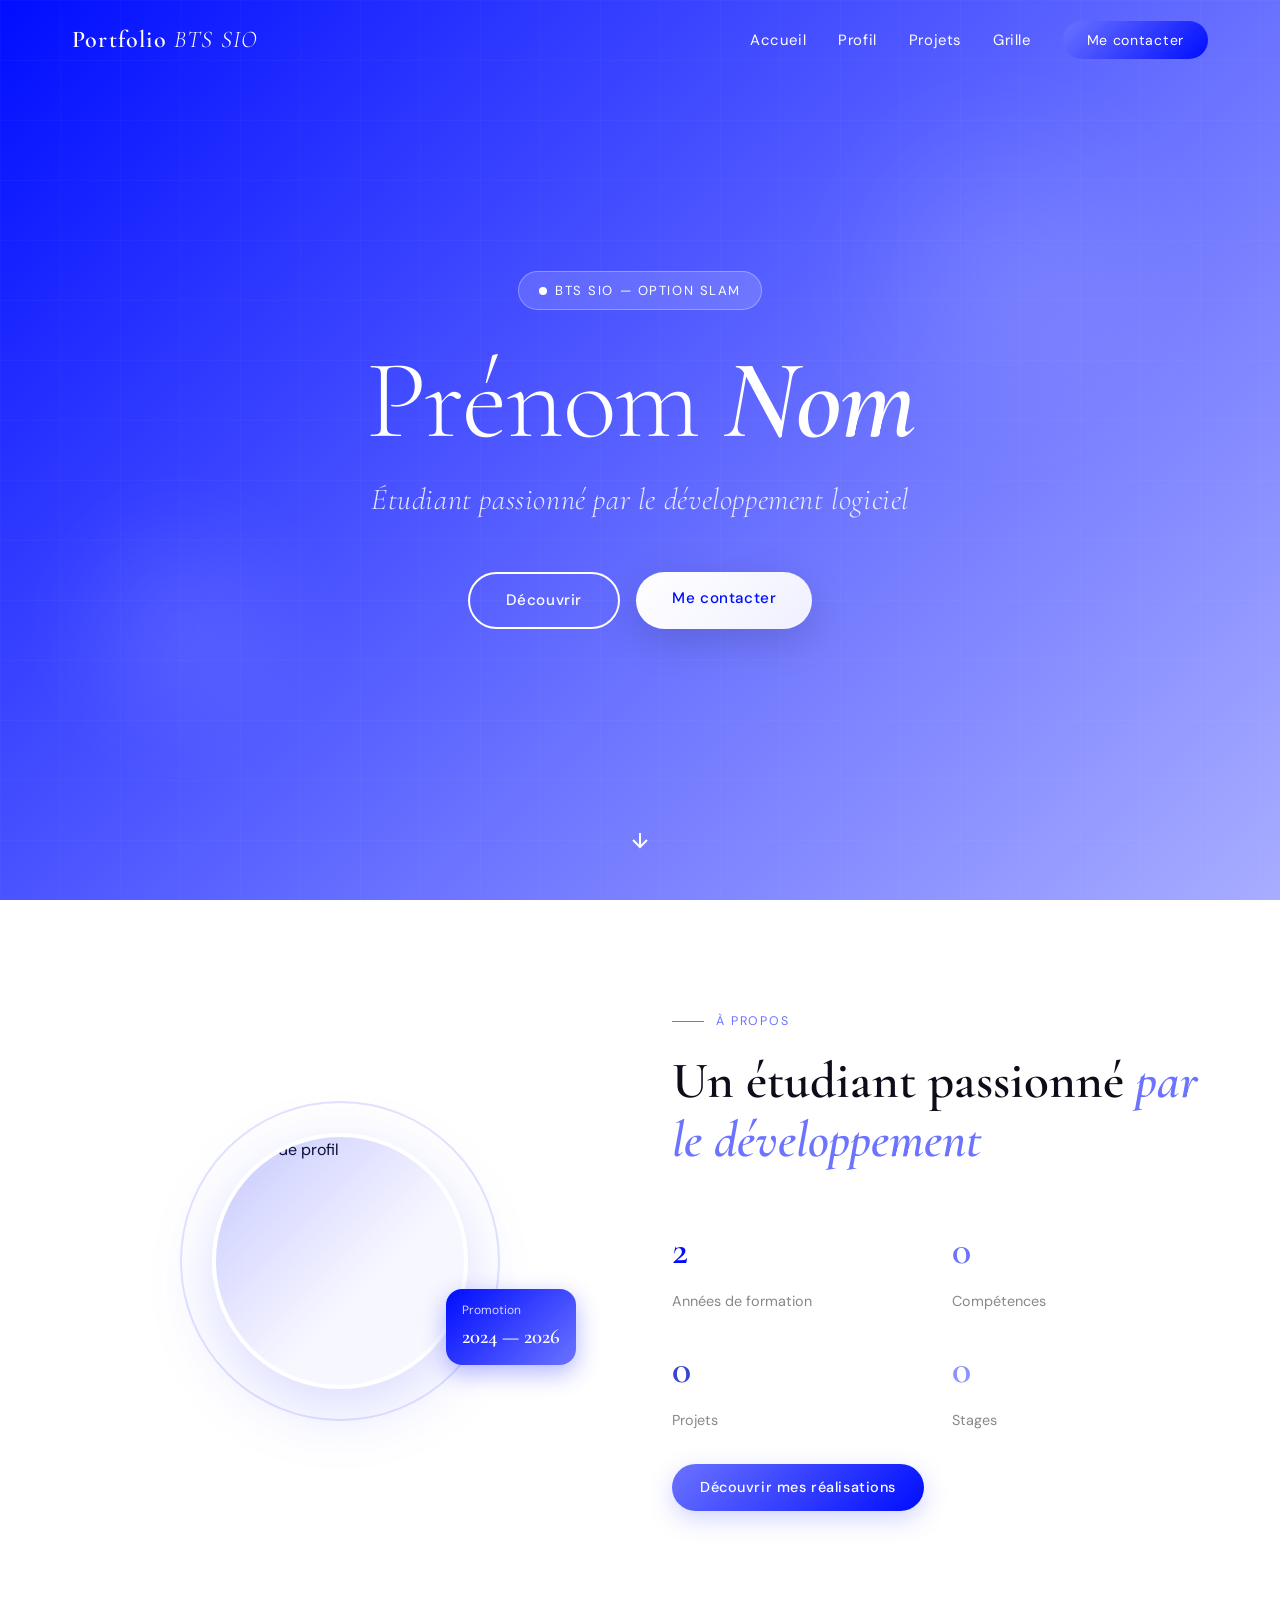
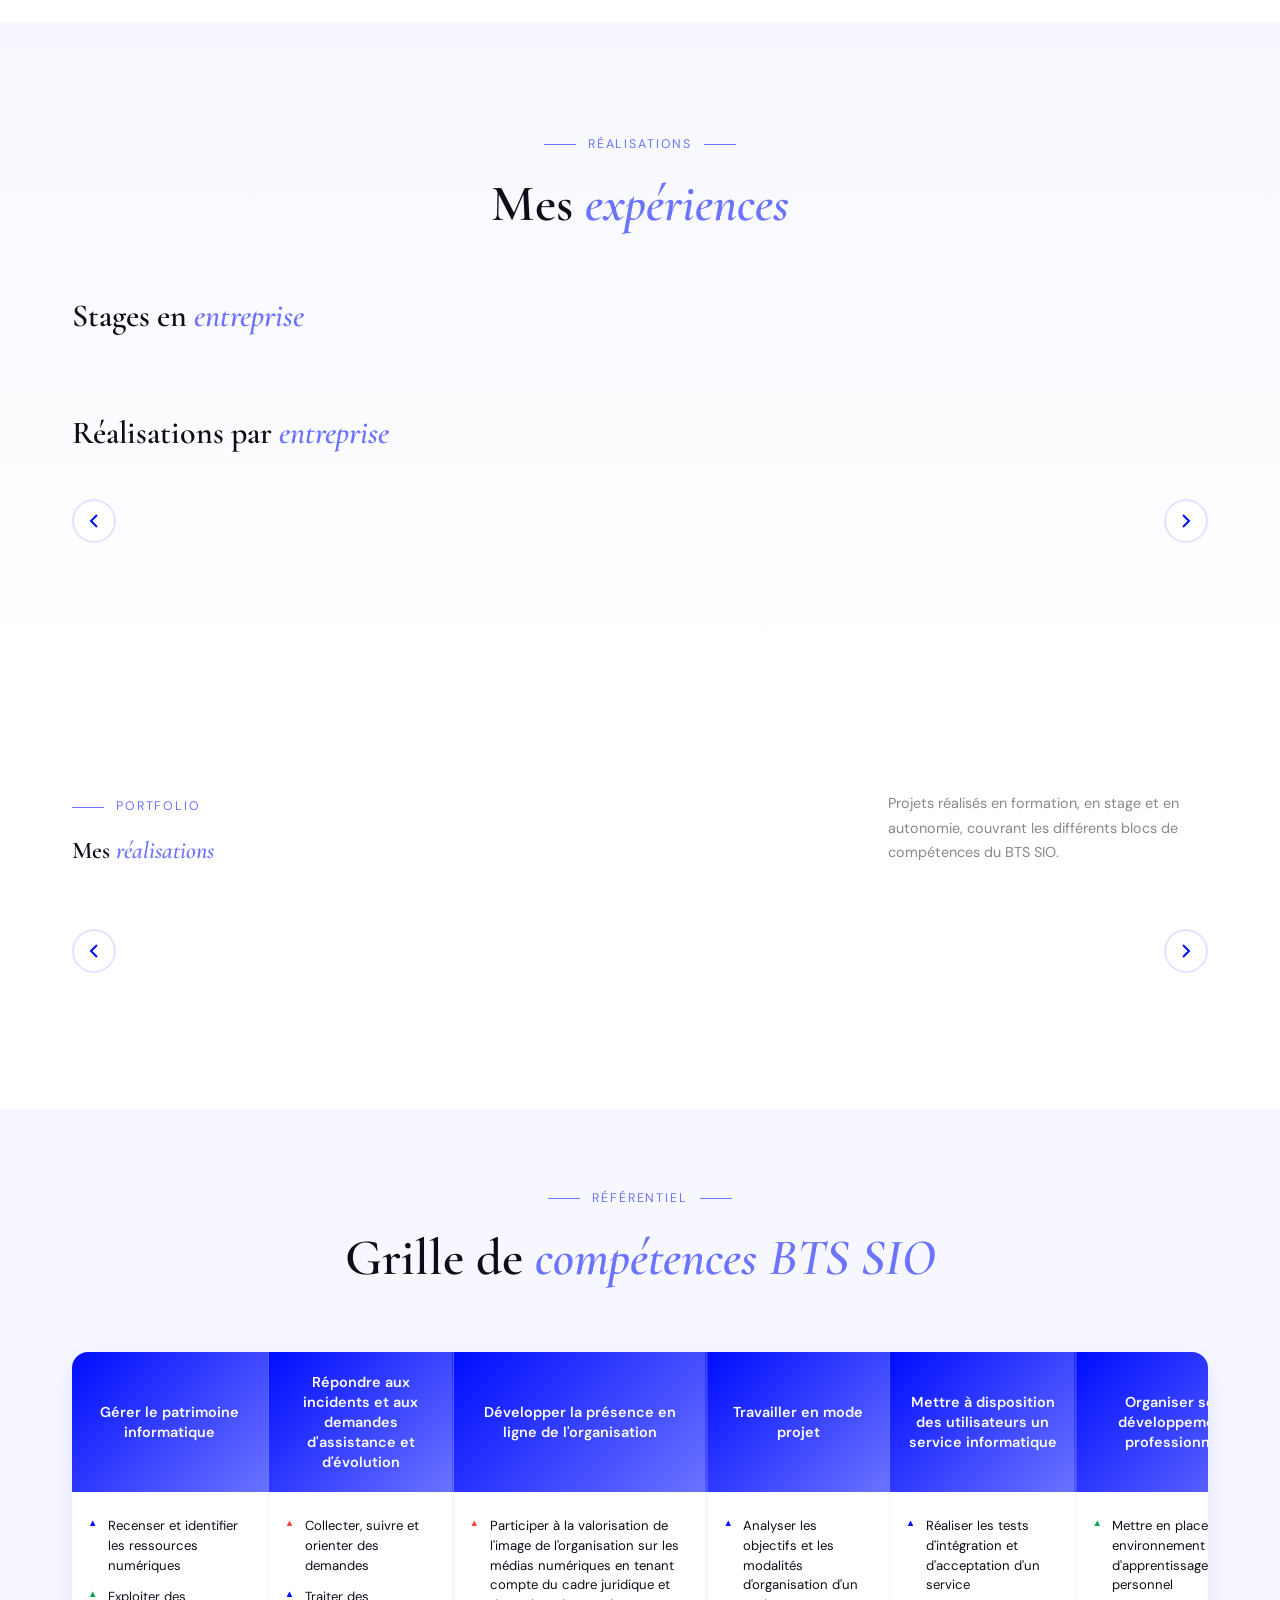
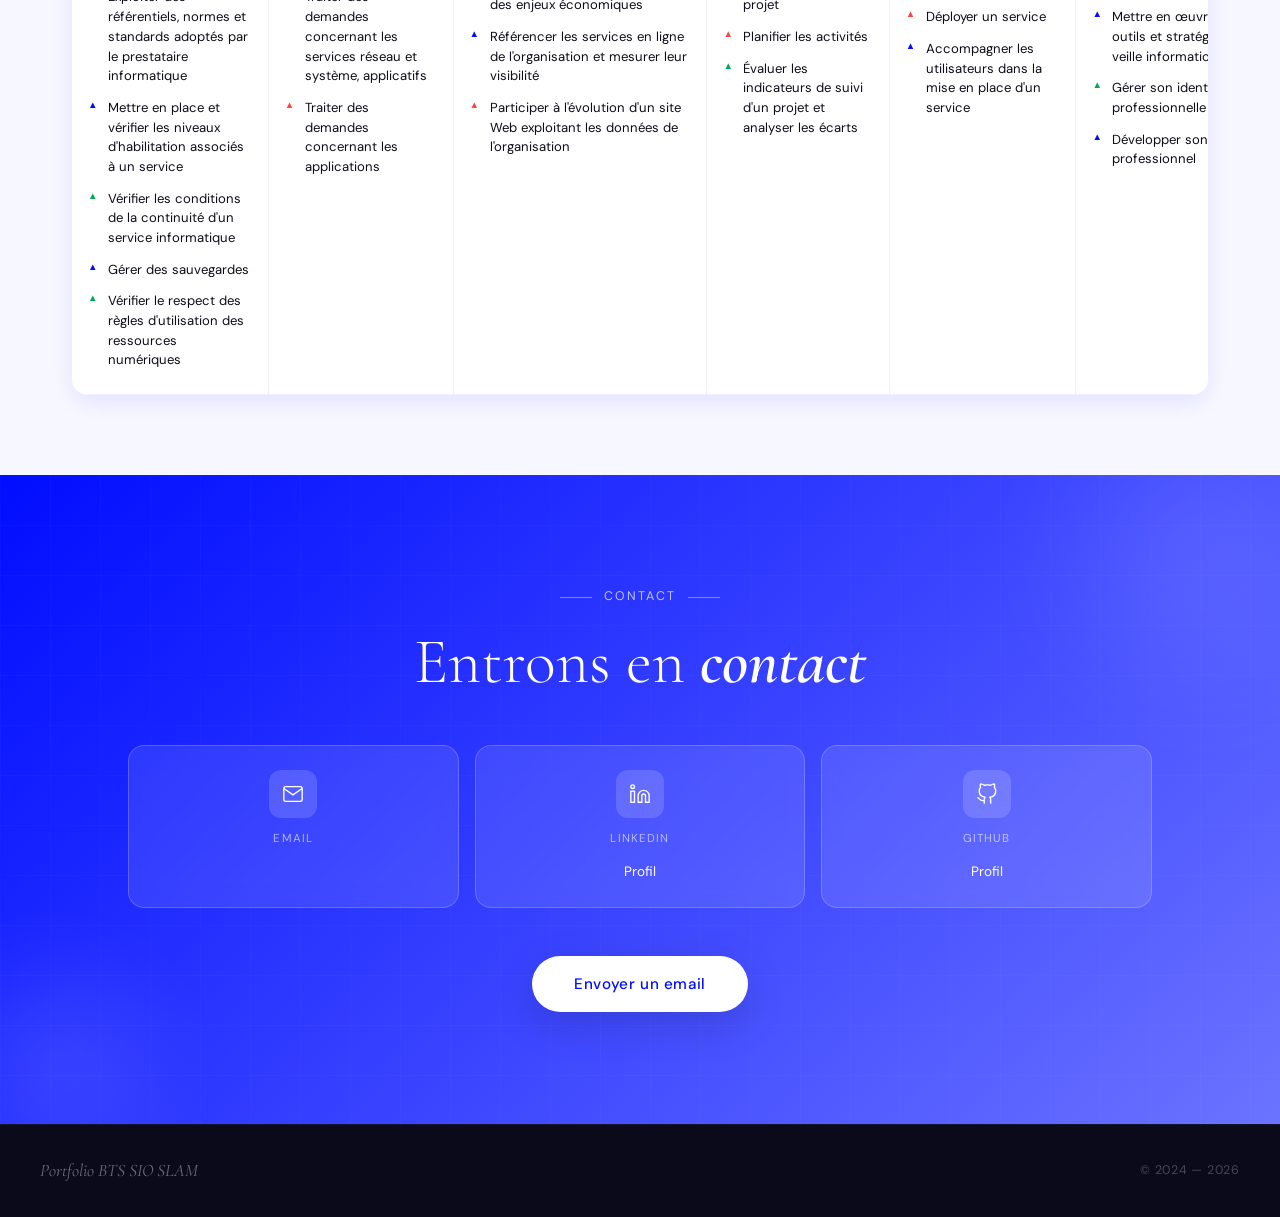
==== commit 873f7e41: "modif caroussel" ====
--- a/index.html
+++ b/index.html
@@ -111,6 +111,50 @@
       </div>
     </section>
 
+    <!-- Messages Importants Section -->
+    <section id="messages-section" class="messages-section hidden">
+      <div class="messages-container">
+        <div class="messages-carousel" id="messages-carousel">
+          <!-- Messages will be loaded here -->
+        </div>
+        <div class="messages-nav" id="messages-nav">
+          <button
+            class="messages-nav-btn prev"
+            id="messages-prev"
+            aria-label="Message précédent"
+          >
+            <svg
+              width="20"
+              height="20"
+              viewBox="0 0 24 24"
+              fill="none"
+              stroke="currentColor"
+              stroke-width="2"
+            >
+              <path d="M15 18l-6-6 6-6" />
+            </svg>
+          </button>
+          <div class="messages-dots" id="messages-dots"></div>
+          <button
+            class="messages-nav-btn next"
+            id="messages-next"
+            aria-label="Message suivant"
+          >
+            <svg
+              width="20"
+              height="20"
+              viewBox="0 0 24 24"
+              fill="none"
+              stroke="currentColor"
+              stroke-width="2"
+            >
+              <path d="M9 18l6-6-6-6" />
+            </svg>
+          </button>
+        </div>
+      </div>
+    </section>
+
     <!-- Profil Section -->
     <section id="profil">
       <div class="section-container">
@@ -187,7 +231,42 @@
             Réalisations par
             <span class="italic accent">entreprise</span>
           </h3>
-          <div id="realisations-by-company"></div>
+          <div class="paginated-container">
+            <button
+              class="pagination-arrow prev"
+              id="realisations-prev"
+              aria-label="Précédent"
+            >
+              <svg
+                width="24"
+                height="24"
+                viewBox="0 0 24 24"
+                fill="none"
+                stroke="currentColor"
+                stroke-width="2"
+              >
+                <path d="M15 18l-6-6 6-6" />
+              </svg>
+            </button>
+            <div id="realisations-by-company" class="paginated-grid"></div>
+            <button
+              class="pagination-arrow next"
+              id="realisations-next"
+              aria-label="Suivant"
+            >
+              <svg
+                width="24"
+                height="24"
+                viewBox="0 0 24 24"
+                fill="none"
+                stroke="currentColor"
+                stroke-width="2"
+              >
+                <path d="M9 18l6-6-6-6" />
+              </svg>
+            </button>
+          </div>
+          <div class="pagination-dots" id="realisations-dots"></div>
         </div>
       </div>
     </section>
@@ -208,7 +287,42 @@
             les différents blocs de compétences du BTS SIO.
           </p>
         </div>
-        <div id="projects-grid" class="projects-grid"></div>
+        <div class="paginated-container">
+          <button
+            class="pagination-arrow prev"
+            id="projects-prev"
+            aria-label="Précédent"
+          >
+            <svg
+              width="24"
+              height="24"
+              viewBox="0 0 24 24"
+              fill="none"
+              stroke="currentColor"
+              stroke-width="2"
+            >
+              <path d="M15 18l-6-6 6-6" />
+            </svg>
+          </button>
+          <div id="projects-grid" class="projects-grid paginated-grid"></div>
+          <button
+            class="pagination-arrow next"
+            id="projects-next"
+            aria-label="Suivant"
+          >
+            <svg
+              width="24"
+              height="24"
+              viewBox="0 0 24 24"
+              fill="none"
+              stroke="currentColor"
+              stroke-width="2"
+            >
+              <path d="M9 18l6-6-6-6" />
+            </svg>
+          </button>
+        </div>
+        <div class="pagination-dots" id="projects-dots"></div>
       </div>
     </section>
 
--- a/styles.css
+++ b/styles.css
@@ -1586,3 +1586,323 @@
     0% { transform: translateX(-100%); }
     100% { transform: translateX(100%); }
 }
+
+/* ========================================
+   Messages Carousel Section
+   ======================================== */
+#messages-section {
+    padding: 2rem 2rem 0;
+    background: var(--bg-light);
+}
+
+.messages-container {
+    max-width: 800px;
+    margin: 0 auto;
+}
+
+.messages-carousel {
+    position: relative;
+    min-height: 100px;
+}
+
+.message-slide {
+    display: none;
+    animation: fadeInSlide 0.4s ease-out;
+}
+
+.message-slide.active {
+    display: block;
+}
+
+@keyframes fadeInSlide {
+    from {
+        opacity: 0;
+        transform: translateX(20px);
+    }
+    to {
+        opacity: 1;
+        transform: translateX(0);
+    }
+}
+
+.message-card {
+    display: flex;
+    align-items: flex-start;
+    gap: 1rem;
+    padding: 1.25rem 1.5rem;
+    border-radius: 1rem;
+    border-left: 4px solid;
+    background: var(--white);
+    box-shadow: var(--shadow-soft);
+}
+
+.message-card.message-info {
+    border-left-color: var(--primary-light);
+    background: linear-gradient(135deg, rgba(107,115,255,0.05) 0%, var(--white) 100%);
+}
+
+.message-card.message-success {
+    border-left-color: #10B981;
+    background: linear-gradient(135deg, rgba(16,185,129,0.05) 0%, var(--white) 100%);
+}
+
+.message-card.message-warning {
+    border-left-color: #F59E0B;
+    background: linear-gradient(135deg, rgba(245,158,11,0.05) 0%, var(--white) 100%);
+}
+
+.message-card.message-urgent {
+    border-left-color: #EF4444;
+    background: linear-gradient(135deg, rgba(239,68,68,0.05) 0%, var(--white) 100%);
+}
+
+.message-icon {
+    flex-shrink: 0;
+    width: 40px;
+    height: 40px;
+    border-radius: 10px;
+    display: flex;
+    align-items: center;
+    justify-content: center;
+}
+
+.message-info .message-icon {
+    background: rgba(107,115,255,0.1);
+    color: var(--primary-light);
+}
+
+.message-success .message-icon {
+    background: rgba(16,185,129,0.1);
+    color: #10B981;
+}
+
+.message-warning .message-icon {
+    background: rgba(245,158,11,0.1);
+    color: #F59E0B;
+}
+
+.message-urgent .message-icon {
+    background: rgba(239,68,68,0.1);
+    color: #EF4444;
+}
+
+.message-content {
+    flex: 1;
+    min-width: 0;
+}
+
+.message-title {
+    font-family: var(--font-serif);
+    font-size: 1.1rem;
+    font-weight: 600;
+    color: var(--text-dark);
+    margin-bottom: 0.25rem;
+}
+
+.message-text {
+    font-size: 0.9rem;
+    color: var(--text-muted);
+    line-height: 1.6;
+}
+
+.message-link {
+    display: inline-flex;
+    align-items: center;
+    gap: 0.5rem;
+    margin-top: 0.75rem;
+    font-size: 0.85rem;
+    font-weight: 500;
+    color: var(--primary);
+    transition: gap 0.2s;
+}
+
+.message-link:hover {
+    gap: 0.75rem;
+}
+
+.messages-nav {
+    display: flex;
+    justify-content: center;
+    align-items: center;
+    gap: 1rem;
+    margin-top: 1rem;
+    padding-bottom: 1rem;
+}
+
+.messages-nav-btn {
+    width: 36px;
+    height: 36px;
+    border: none;
+    border-radius: 50%;
+    background: var(--white);
+    box-shadow: 0 2px 8px rgba(0,0,0,0.1);
+    cursor: pointer;
+    display: flex;
+    align-items: center;
+    justify-content: center;
+    color: var(--text-dark);
+    transition: all 0.2s;
+}
+
+.messages-nav-btn:hover {
+    background: var(--primary);
+    color: var(--white);
+    transform: scale(1.1);
+}
+
+.messages-dots {
+    display: flex;
+    gap: 0.5rem;
+}
+
+.message-dot {
+    width: 8px;
+    height: 8px;
+    border: none;
+    border-radius: 50%;
+    background: rgba(107,115,255,0.2);
+    cursor: pointer;
+    transition: all 0.2s;
+}
+
+.message-dot.active {
+    background: var(--primary);
+    transform: scale(1.2);
+}
+
+.message-dot:hover:not(.active) {
+    background: rgba(107,115,255,0.4);
+}
+
+/* ========================================
+   Pagination System
+   ======================================== */
+.paginated-container {
+    position: relative;
+    display: flex;
+    align-items: center;
+    gap: 1rem;
+}
+
+.paginated-grid {
+    flex: 1;
+    display: grid;
+    gap: 1.5rem;
+    grid-template-columns: 1fr;
+}
+
+@media (min-width: 768px) {
+    .paginated-grid {
+        grid-template-columns: repeat(2, 1fr);
+    }
+}
+
+.pagination-arrow {
+    flex-shrink: 0;
+    width: 44px;
+    height: 44px;
+    border: 2px solid rgba(107,115,255,0.2);
+    border-radius: 50%;
+    background: var(--white);
+    cursor: pointer;
+    display: flex;
+    align-items: center;
+    justify-content: center;
+    color: var(--primary);
+    transition: all 0.3s;
+    z-index: 5;
+}
+
+.pagination-arrow:hover:not(:disabled) {
+    background: var(--primary);
+    border-color: var(--primary);
+    color: var(--white);
+    transform: scale(1.1);
+}
+
+.pagination-arrow:disabled {
+    opacity: 0.3;
+    cursor: not-allowed;
+}
+
+.pagination-dots {
+    display: flex;
+    justify-content: center;
+    gap: 0.5rem;
+    margin-top: 1.5rem;
+}
+
+.pagination-dot {
+    width: 10px;
+    height: 10px;
+    border: none;
+    border-radius: 50%;
+    background: rgba(107,115,255,0.2);
+    cursor: pointer;
+    transition: all 0.3s;
+}
+
+.pagination-dot.active {
+    background: var(--primary);
+    transform: scale(1.3);
+}
+
+.pagination-dot:hover:not(.active) {
+    background: rgba(107,115,255,0.4);
+}
+
+/* Responsive: hide arrows on mobile, show dots only */
+@media (max-width: 767px) {
+    .paginated-container {
+        flex-direction: column;
+    }
+    
+    .paginated-container .pagination-arrow {
+        display: none;
+    }
+}
+
+/* Animation pour le changement de page */
+.paginated-grid .realisation-card,
+.paginated-grid .project-card-link {
+    animation: fadeInUp 0.4s ease-out;
+}
+
+@keyframes fadeInUp {
+    from {
+        opacity: 0;
+        transform: translateY(20px);
+    }
+    to {
+        opacity: 1;
+        transform: translateY(0);
+    }
+}
+
+/* Realisation card company info */
+.realisation-company-info {
+    display: flex;
+    align-items: center;
+    gap: 0.75rem;
+    padding-top: 1rem;
+    margin-top: 1rem;
+    border-top: 1px solid rgba(107,115,255,0.1);
+}
+
+.realisation-company-logo {
+    width: 32px;
+    height: 32px;
+    border-radius: 6px;
+    object-fit: cover;
+}
+
+.realisation-company-name {
+    font-size: 0.8rem;
+    font-weight: 500;
+    color: var(--text-muted);
+}
+
+.realisation-company-sector {
+    font-size: 0.72rem;
+    color: var(--text-light);
+}
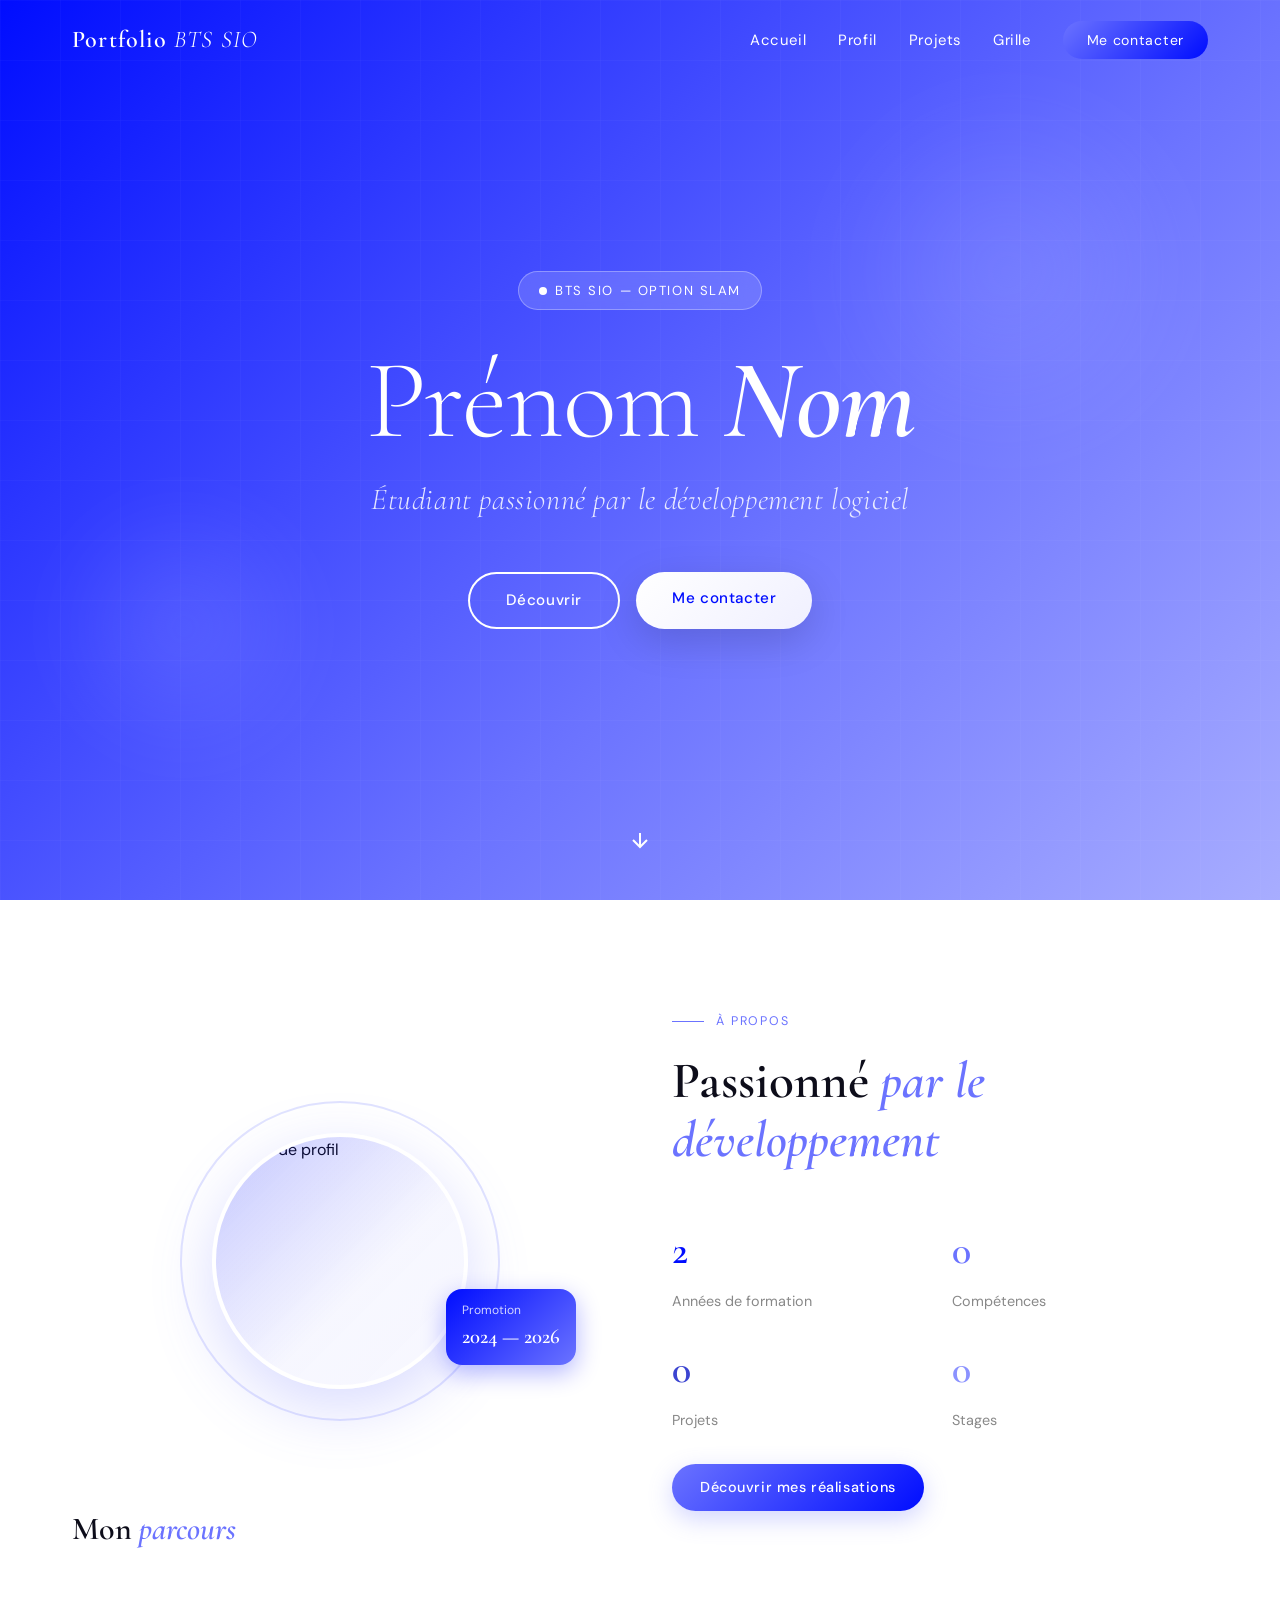
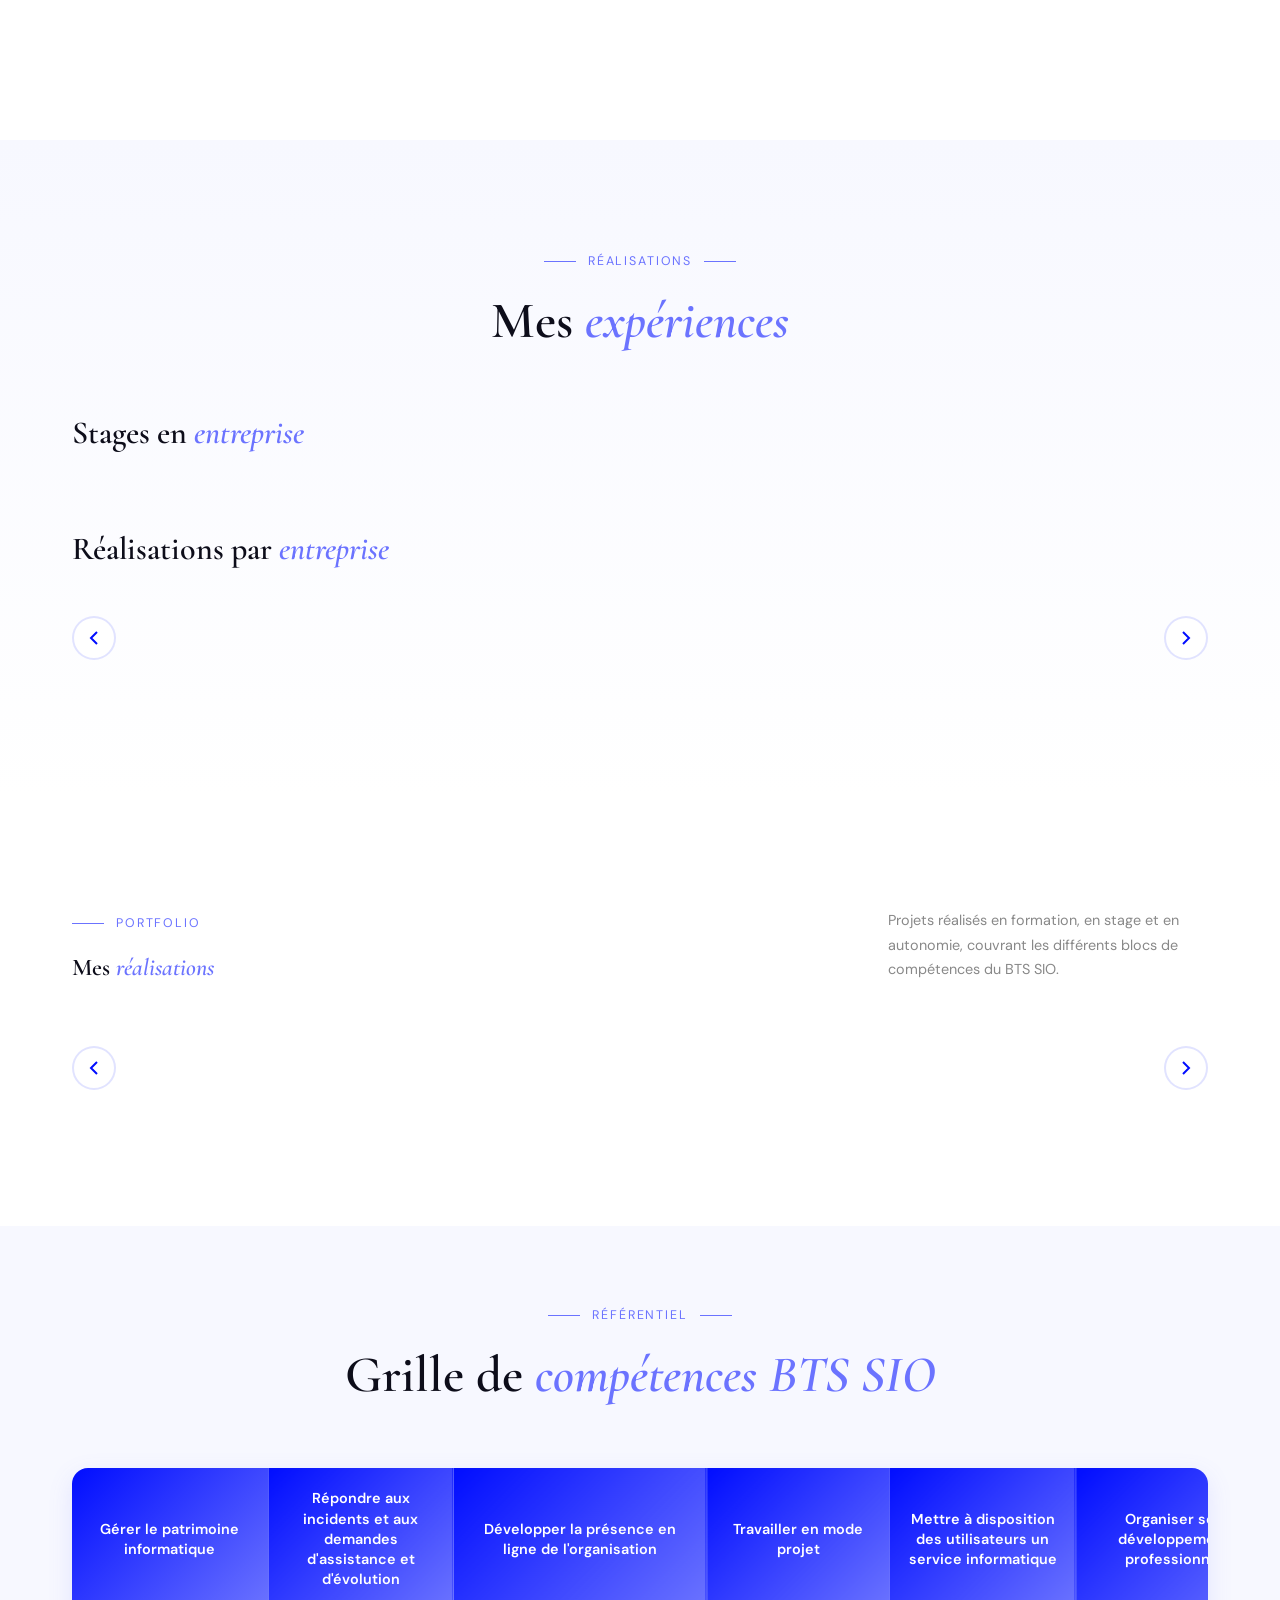
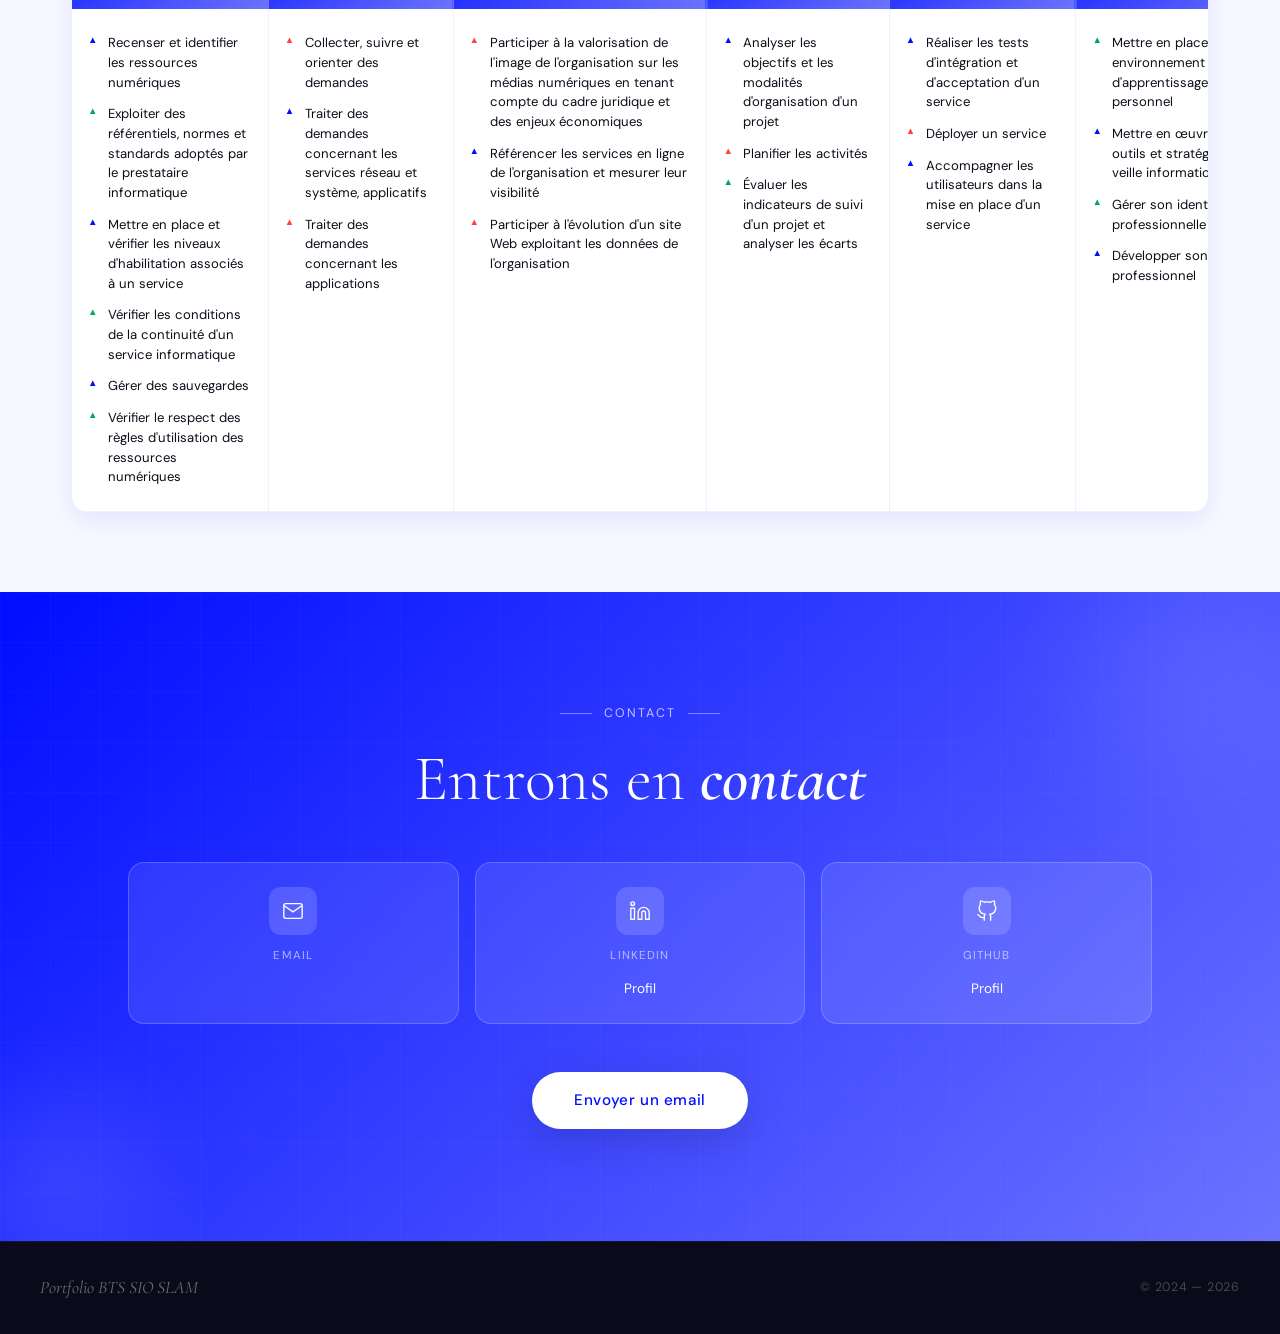
==== commit ea437859: "add formation" ====
--- a/index.html
+++ b/index.html
@@ -177,7 +177,7 @@
               <span>À propos</span>
             </div>
             <h2>
-              Un étudiant passionné
+              Passionné
               <span class="italic accent">par le développement</span>
             </h2>
             <p id="profil-bio" class="profil-description"></p>
@@ -203,6 +203,12 @@
               >Découvrir mes réalisations</a
             >
           </div>
+        </div>
+
+        <!-- Mon Parcours -->
+        <div class="formations-section">
+          <h3>Mon <span class="italic accent">parcours</span></h3>
+          <div id="formations-timeline" class="timeline"></div>
         </div>
       </div>
     </section>
--- a/styles.css
+++ b/styles.css
@@ -732,11 +732,33 @@
     margin-bottom: 5rem;
 }
 
+.formations-section {
+    margin-bottom: 5rem;
+}
+
 .stages-section h3,
+.formations-section h3,
 .company-realisations h3 {
     font-size: 2rem;
     color: var(--text-dark);
     margin-bottom: 3rem;
+}
+
+.formation-card {
+    border-left: 3px solid var(--primary-light);
+}
+
+.formation-logo {
+    margin-top: 1rem;
+    padding-top: 1rem;
+    border-top: 1px solid #f0f0fa;
+}
+
+.formation-logo img {
+    height: 40px;
+    width: auto;
+    object-fit: contain;
+    opacity: 0.8;
 }
 
 .timeline {
@@ -1591,23 +1613,26 @@
    Messages Carousel Section
    ======================================== */
 #messages-section {
-    padding: 2rem 2rem 0;
-    background: var(--bg-light);
+    padding: 0;
+    background: transparent;
+    position: relative;
+    z-index: 20;
+    margin-top: -3rem;
 }
 
 .messages-container {
-    max-width: 800px;
+    max-width: 900px;
     margin: 0 auto;
+    padding: 0 2rem;
 }
 
 .messages-carousel {
     position: relative;
-    min-height: 100px;
 }
 
 .message-slide {
     display: none;
-    animation: fadeInSlide 0.4s ease-out;
+    animation: fadeInSlide 0.5s ease-out;
 }
 
 .message-slide.active {
@@ -1617,73 +1642,93 @@
 @keyframes fadeInSlide {
     from {
         opacity: 0;
-        transform: translateX(20px);
+        transform: translateY(10px);
     }
     to {
         opacity: 1;
-        transform: translateX(0);
+        transform: translateY(0);
     }
 }
 
 .message-card {
     display: flex;
-    align-items: flex-start;
-    gap: 1rem;
-    padding: 1.25rem 1.5rem;
+    align-items: center;
+    gap: 1.25rem;
+    padding: 1.25rem 2rem;
     border-radius: 1rem;
-    border-left: 4px solid;
     background: var(--white);
-    box-shadow: var(--shadow-soft);
-}
-
-.message-card.message-info {
-    border-left-color: var(--primary-light);
-    background: linear-gradient(135deg, rgba(107,115,255,0.05) 0%, var(--white) 100%);
-}
-
-.message-card.message-success {
-    border-left-color: #10B981;
-    background: linear-gradient(135deg, rgba(16,185,129,0.05) 0%, var(--white) 100%);
-}
-
-.message-card.message-warning {
-    border-left-color: #F59E0B;
-    background: linear-gradient(135deg, rgba(245,158,11,0.05) 0%, var(--white) 100%);
+    box-shadow: 0 10px 40px rgba(0, 0, 0, 0.12), 0 2px 10px rgba(0, 0, 0, 0.08);
+    border: 1px solid rgba(255, 255, 255, 0.8);
+    position: relative;
+    overflow: hidden;
+}
+
+.message-card::before {
+    content: '';
+    position: absolute;
+    left: 0;
+    top: 0;
+    bottom: 0;
+    width: 5px;
+}
+
+.message-card.message-info::before {
+    background: linear-gradient(180deg, var(--primary-light), var(--primary));
+}
+
+.message-card.message-success::before {
+    background: linear-gradient(180deg, #34D399, #10B981);
+}
+
+.message-card.message-warning::before {
+    background: linear-gradient(180deg, #FBBF24, #F59E0B);
+}
+
+.message-card.message-urgent::before {
+    background: linear-gradient(180deg, #F87171, #EF4444);
 }
 
 .message-card.message-urgent {
-    border-left-color: #EF4444;
-    background: linear-gradient(135deg, rgba(239,68,68,0.05) 0%, var(--white) 100%);
+    animation: pulseUrgent 2s ease-in-out infinite;
+}
+
+@keyframes pulseUrgent {
+    0%, 100% {
+        box-shadow: 0 10px 40px rgba(239, 68, 68, 0.15), 0 2px 10px rgba(0, 0, 0, 0.08);
+    }
+    50% {
+        box-shadow: 0 10px 40px rgba(239, 68, 68, 0.3), 0 2px 10px rgba(239, 68, 68, 0.15);
+    }
 }
 
 .message-icon {
     flex-shrink: 0;
-    width: 40px;
-    height: 40px;
-    border-radius: 10px;
+    width: 48px;
+    height: 48px;
+    border-radius: 12px;
     display: flex;
     align-items: center;
     justify-content: center;
 }
 
 .message-info .message-icon {
-    background: rgba(107,115,255,0.1);
-    color: var(--primary-light);
+    background: linear-gradient(135deg, rgba(107,115,255,0.15), rgba(107,115,255,0.05));
+    color: var(--primary);
 }
 
 .message-success .message-icon {
-    background: rgba(16,185,129,0.1);
-    color: #10B981;
+    background: linear-gradient(135deg, rgba(16,185,129,0.15), rgba(16,185,129,0.05));
+    color: #059669;
 }
 
 .message-warning .message-icon {
-    background: rgba(245,158,11,0.1);
-    color: #F59E0B;
+    background: linear-gradient(135deg, rgba(245,158,11,0.15), rgba(245,158,11,0.05));
+    color: #D97706;
 }
 
 .message-urgent .message-icon {
-    background: rgba(239,68,68,0.1);
-    color: #EF4444;
+    background: linear-gradient(135deg, rgba(239,68,68,0.15), rgba(239,68,68,0.05));
+    color: #DC2626;
 }
 
 .message-content {
@@ -1693,16 +1738,31 @@
 
 .message-title {
     font-family: var(--font-serif);
-    font-size: 1.1rem;
+    font-size: 1.15rem;
     font-weight: 600;
     color: var(--text-dark);
-    margin-bottom: 0.25rem;
+    margin-bottom: 0.2rem;
+    display: flex;
+    align-items: center;
+    gap: 0.5rem;
+}
+
+.message-urgent .message-title::after {
+    content: 'URGENT';
+    font-family: var(--font-sans);
+    font-size: 0.65rem;
+    font-weight: 700;
+    letter-spacing: 0.05em;
+    padding: 0.2rem 0.5rem;
+    background: #FEE2E2;
+    color: #DC2626;
+    border-radius: 4px;
 }
 
 .message-text {
-    font-size: 0.9rem;
+    font-size: 0.95rem;
     color: var(--text-muted);
-    line-height: 1.6;
+    line-height: 1.5;
 }
 
 .message-link {
@@ -1711,36 +1771,41 @@
     gap: 0.5rem;
     margin-top: 0.75rem;
     font-size: 0.85rem;
-    font-weight: 500;
+    font-weight: 600;
     color: var(--primary);
-    transition: gap 0.2s;
+    transition: all 0.2s;
 }
 
 .message-link:hover {
     gap: 0.75rem;
+    color: var(--primary-dark);
 }
 
 .messages-nav {
     display: flex;
     justify-content: center;
     align-items: center;
-    gap: 1rem;
+    gap: 0.75rem;
     margin-top: 1rem;
-    padding-bottom: 1rem;
+}
+
+.messages-nav.hidden {
+    display: none;
 }
 
 .messages-nav-btn {
-    width: 36px;
-    height: 36px;
+    width: 32px;
+    height: 32px;
     border: none;
     border-radius: 50%;
-    background: var(--white);
+    background: rgba(255, 255, 255, 0.9);
+    backdrop-filter: blur(8px);
     box-shadow: 0 2px 8px rgba(0,0,0,0.1);
     cursor: pointer;
     display: flex;
     align-items: center;
     justify-content: center;
-    color: var(--text-dark);
+    color: var(--text-muted);
     transition: all 0.2s;
 }
 
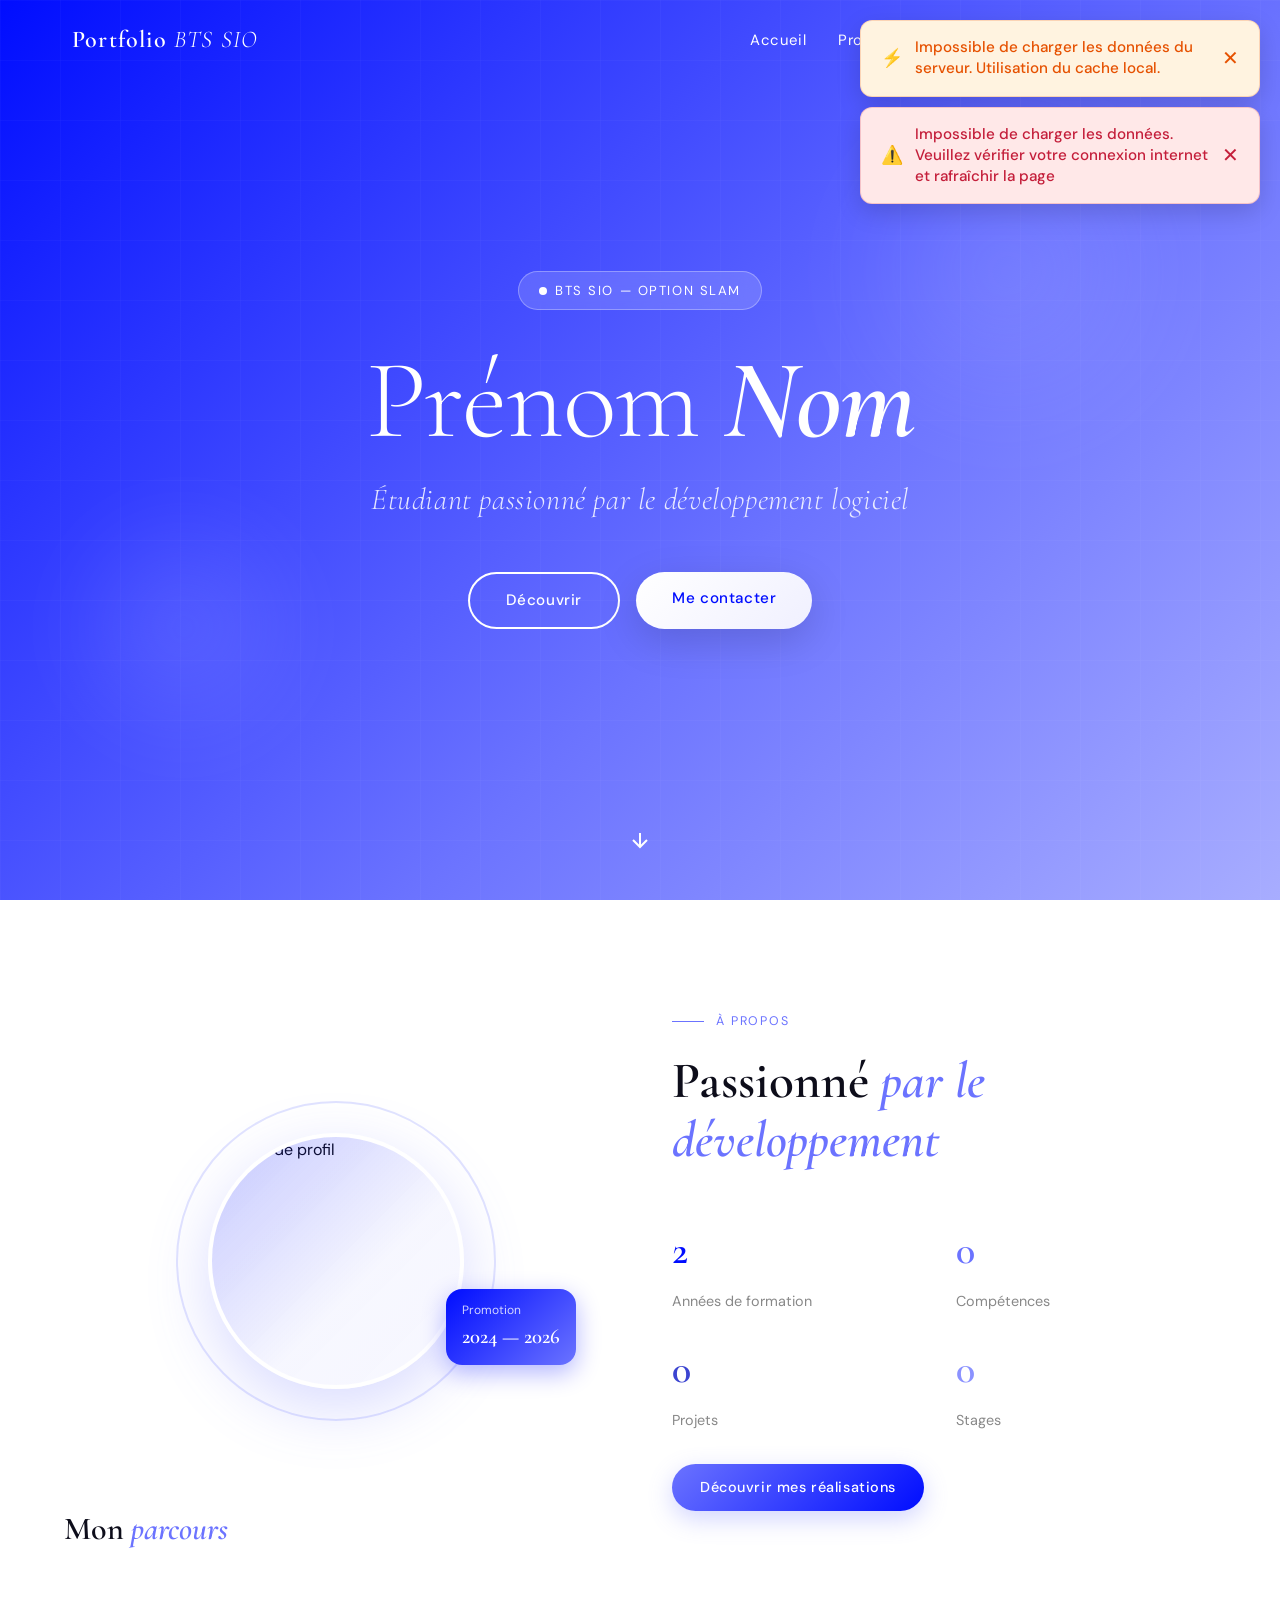
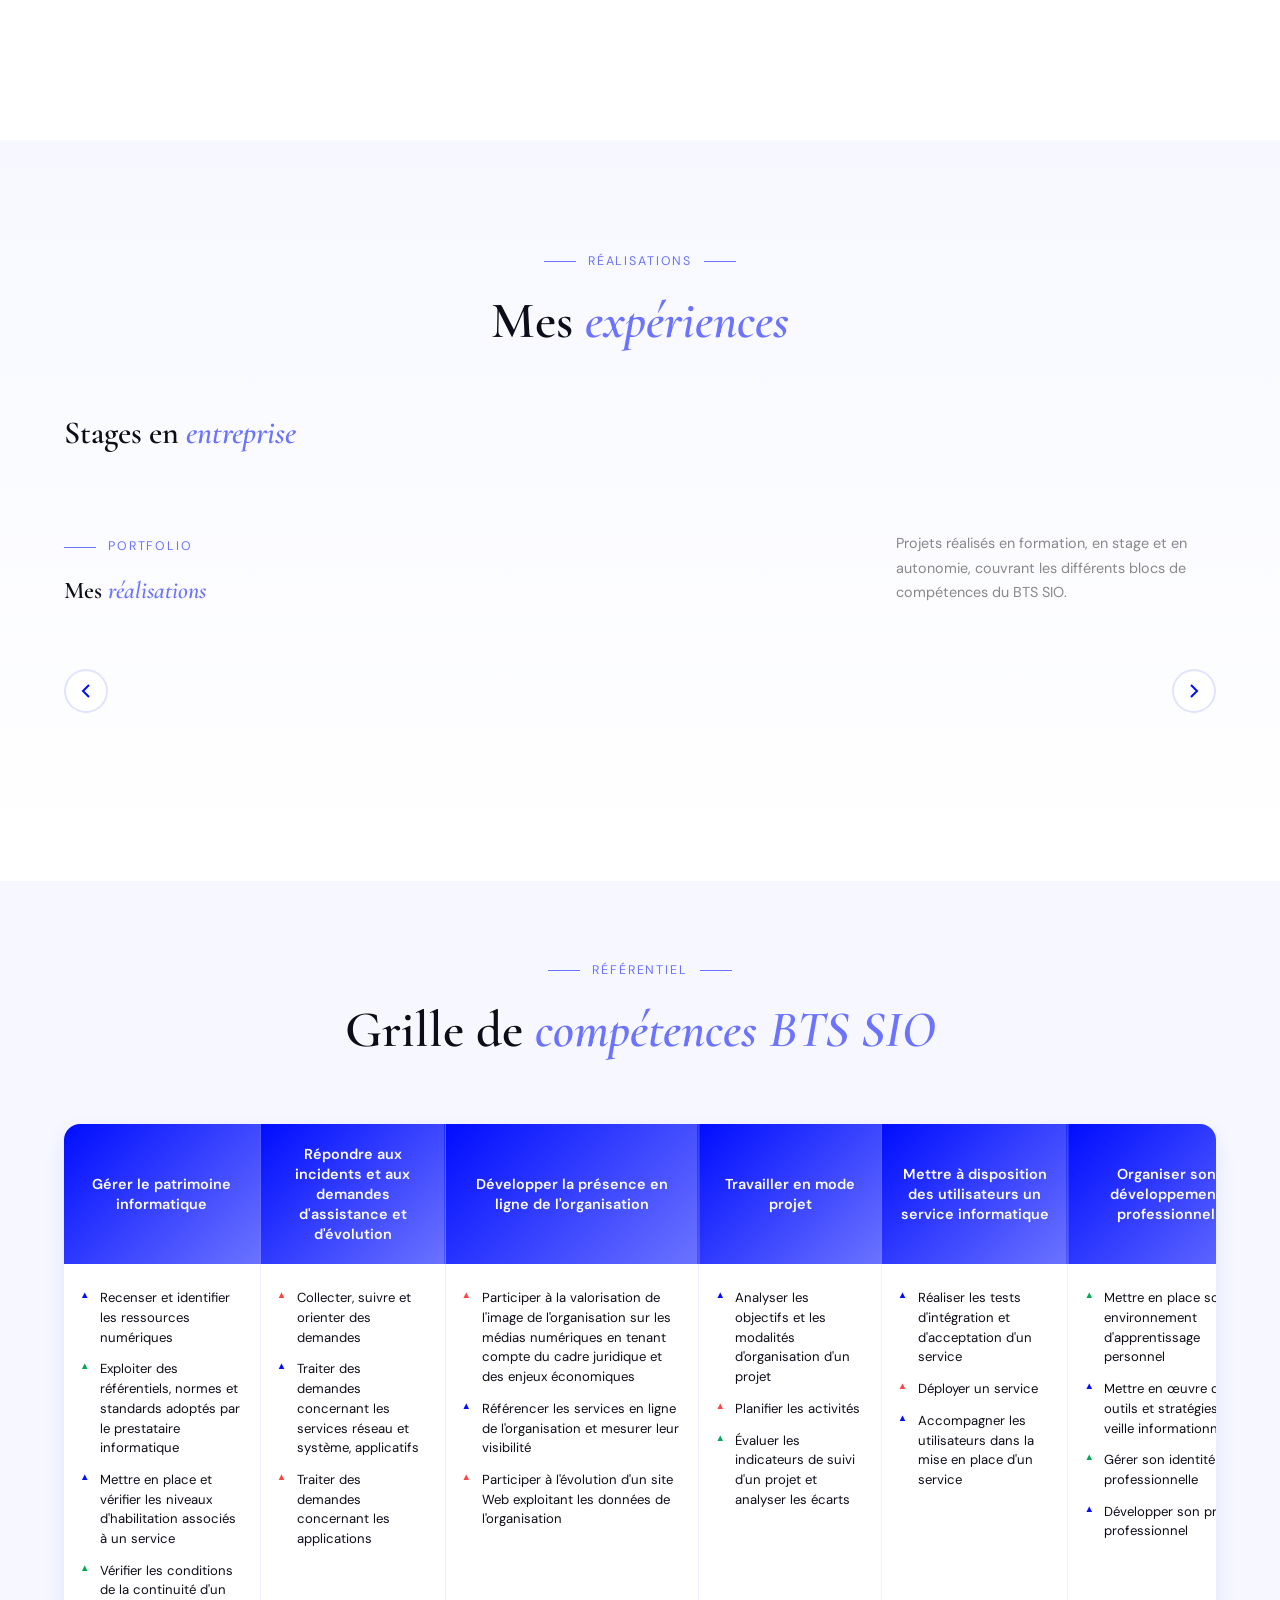
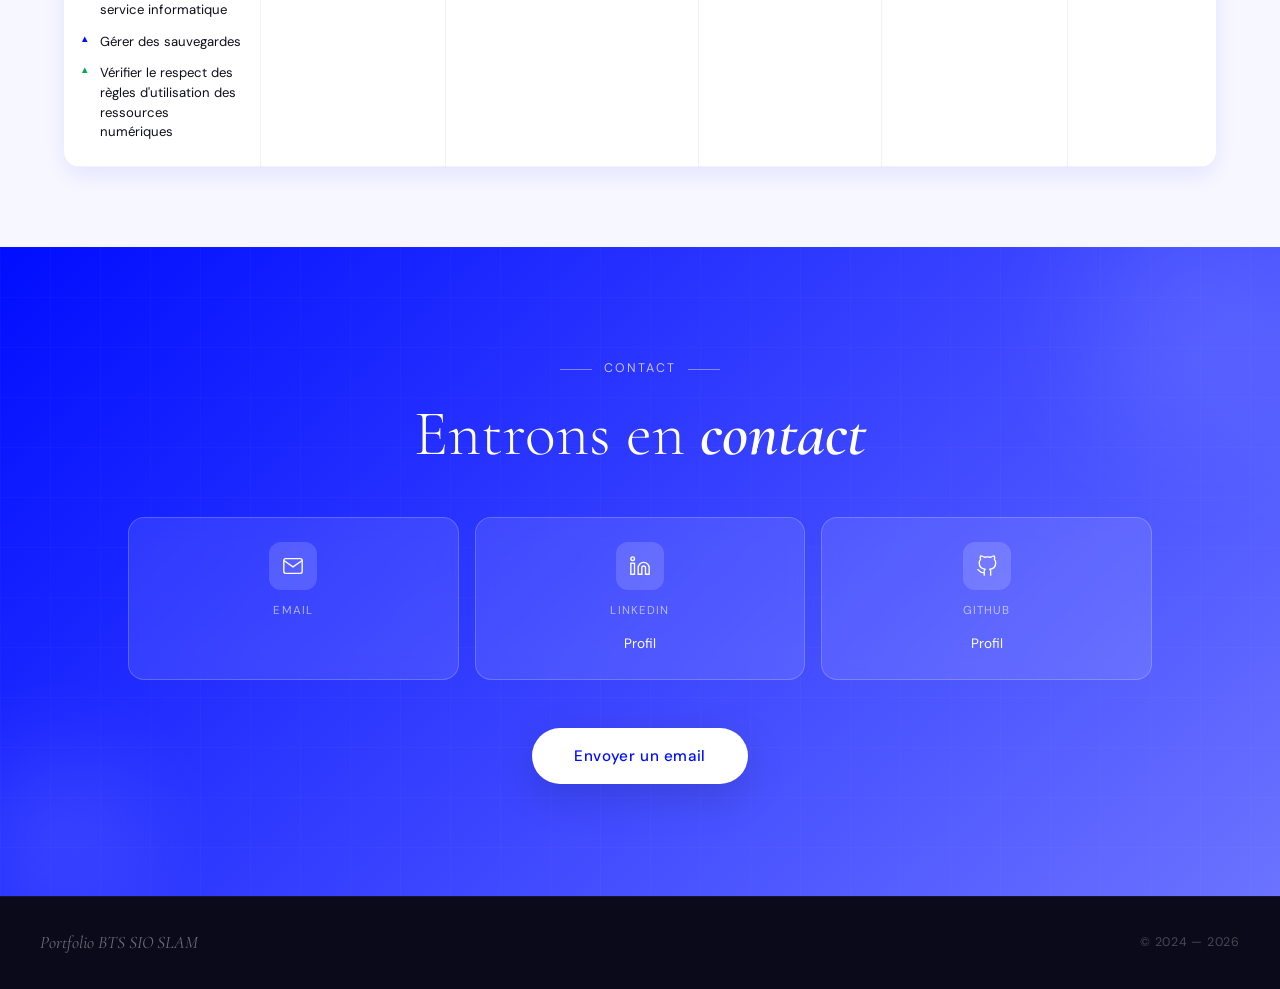
==== commit b5f8f450: "modification" ====
--- a/index.html
+++ b/index.html
@@ -10,6 +10,10 @@
     <link
       href="https://fonts.googleapis.com/css2?family=Cormorant+Garamond:ital,wght@0,300;0,400;0,600;1,300;1,600&family=DM+Sans:wght@400;500;600&display=swap"
       rel="stylesheet"
+    />
+    <link
+      rel="stylesheet"
+      href="https://cdn.jsdelivr.net/npm/bootstrap-icons@1.11.3/font/bootstrap-icons.min.css"
     />
   </head>
   <body>
@@ -231,12 +235,22 @@
           <div id="stages-timeline" class="timeline"></div>
         </div>
 
-        <!-- Realisations par entreprise -->
-        <div class="company-realisations">
-          <h3>
-            Réalisations par
-            <span class="italic accent">entreprise</span>
-          </h3>
+        <!-- Réalisations et Projets Section Fusionnée -->
+        <div class="section-header-flex">
+          <div>
+            <div class="section-label">
+              <div class="label-line"></div>
+              <span>Portfolio</span>
+            </div>
+            <h2>Mes <span class="italic accent">réalisations</span></h2>
+          </div>
+          <p class="section-description">
+            Projets réalisés en formation, en stage et en autonomie, couvrant
+            les différents blocs de compétences du BTS SIO.
+          </p>
+        </div>
+
+        <div class="realisation-projects-wrapper">
           <div class="paginated-container">
             <button
               class="pagination-arrow prev"
@@ -254,7 +268,10 @@
                 <path d="M15 18l-6-6 6-6" />
               </svg>
             </button>
-            <div id="realisations-by-company" class="paginated-grid"></div>
+            <div
+              id="realisations-by-company"
+              class="paginated-grid items-2-per-page"
+            ></div>
             <button
               class="pagination-arrow next"
               id="realisations-next"
@@ -274,61 +291,6 @@
           </div>
           <div class="pagination-dots" id="realisations-dots"></div>
         </div>
-      </div>
-    </section>
-
-    <!-- Projets Section -->
-    <section id="projets">
-      <div class="section-container">
-        <div class="section-header-flex">
-          <div>
-            <div class="section-label">
-              <div class="label-line"></div>
-              <span>Portfolio</span>
-            </div>
-            <h2>Mes <span class="italic accent">réalisations</span></h2>
-          </div>
-          <p class="section-description">
-            Projets réalisés en formation, en stage et en autonomie, couvrant
-            les différents blocs de compétences du BTS SIO.
-          </p>
-        </div>
-        <div class="paginated-container">
-          <button
-            class="pagination-arrow prev"
-            id="projects-prev"
-            aria-label="Précédent"
-          >
-            <svg
-              width="24"
-              height="24"
-              viewBox="0 0 24 24"
-              fill="none"
-              stroke="currentColor"
-              stroke-width="2"
-            >
-              <path d="M15 18l-6-6 6-6" />
-            </svg>
-          </button>
-          <div id="projects-grid" class="projects-grid paginated-grid"></div>
-          <button
-            class="pagination-arrow next"
-            id="projects-next"
-            aria-label="Suivant"
-          >
-            <svg
-              width="24"
-              height="24"
-              viewBox="0 0 24 24"
-              fill="none"
-              stroke="currentColor"
-              stroke-width="2"
-            >
-              <path d="M9 18l6-6-6-6" />
-            </svg>
-          </button>
-        </div>
-        <div class="pagination-dots" id="projects-dots"></div>
       </div>
     </section>
 
--- a/styles.css
+++ b/styles.css
@@ -41,6 +41,113 @@
 img {
     max-width: 100%;
     height: auto;
+    display: block;
+}
+
+/* ========================================
+   Optimisation des images (Cloudflare R2)
+   ======================================== */
+img[loading="lazy"] {
+    opacity: 0;
+    animation: imageLoad 0.3s ease-out forwards;
+}
+
+@keyframes imageLoad {
+    from {
+        opacity: 0;
+    }
+    to {
+        opacity: 1;
+    }
+}
+
+/* ========================================
+   Animations Notifications
+   ======================================== */
+
+@keyframes slideIn {
+    from {
+        transform: translateX(400px);
+        opacity: 0;
+    }
+    to {
+        transform: translateX(0);
+        opacity: 1;
+    }
+}
+
+@keyframes slideOut {
+    from {
+        transform: translateX(0);
+        opacity: 1;
+    }
+    to {
+        transform: translateX(400px);
+        opacity: 0;
+    }
+}
+
+@media (max-width: 640px) {
+    @keyframes slideIn {
+        from {
+            transform: translateY(-100px);
+            opacity: 0;
+        }
+        to {
+            transform: translateY(0);
+            opacity: 1;
+        }
+    }
+
+    @keyframes slideOut {
+        from {
+            transform: translateY(0);
+            opacity: 1;
+        }
+        to {
+            transform: translateY(-100px);
+            opacity: 0;
+        }
+    }
+}
+
+/* Styles des notifications */
+.notification {
+    font-family: var(--font-sans);
+    font-weight: 500;
+    transition: all 0.3s ease;
+}
+
+.notification:hover {
+    box-shadow: 0 12px 32px rgba(0, 0, 0, 0.2);
+}
+
+/* Responsive notifications container */
+@media (max-width: 640px) {
+    #notification-container {
+        top: 10px !important;
+        right: 10px !important;
+        left: 10px !important;
+        max-width: none !important;
+    }
+}
+
+/* Images responsives avec aspect ratio */
+img {
+    backface-visibility: hidden;
+    -webkit-font-smoothing: antialiased;
+    will-change: opacity;
+}
+
+/* Container pour images avec aspect ratio */
+.image-container {
+    overflow: hidden;
+    background: var(--bg-light);
+}
+
+.profile-photo {
+    border-radius: 16px;
+    box-shadow: 0 16px 48px rgba(0, 13, 255, 0.15);
 }
 
 .hidden {
@@ -393,7 +500,7 @@
    Section Common Styles
    ======================================== */
 .section-container {
-    max-width: 1200px;
+    max-width: 1275px;
     margin: 0 auto;
     padding: 0 2rem;
 }
@@ -527,6 +634,19 @@
     width: 100%;
     height: 100%;
     object-fit: cover;
+    object-position: center;
+    display: block;
+    backface-visibility: hidden;
+    transition: transform 0.3s ease;
+}
+
+.photo-wrapper img[loading="lazy"] {
+    opacity: 0;
+    animation: imageLoad 0.4s ease-out forwards;
+}
+
+.photo-wrapper:hover img {
+    transform: scale(1.02);
 }
 
 .photo-overlay {
@@ -758,7 +878,19 @@
     height: 40px;
     width: auto;
     object-fit: contain;
+    object-position: left center;
     opacity: 0.8;
+    transition: opacity 0.3s ease, filter 0.3s ease;
+    display: block;
+}
+
+.formation-logo img[loading="lazy"] {
+    animation: imageLoad 0.3s ease-out forwards;
+}
+
+.formation-logo:hover img {
+    opacity: 1;
+    filter: brightness(1.1);
 }
 
 .timeline {
@@ -916,17 +1048,61 @@
 }
 
 .company-logo {
-    width: 4rem;
-    height: 4rem;
-    border-radius: 0.75rem;
-    object-fit: cover;
+    flex-shrink: 0;
+    width: 80px;
+    height: 80px;
+    border-radius: 12px;
+    overflow: hidden;
+    background: white;
+    display: flex;
+    align-items: center;
+    justify-content: center;
+    box-shadow: var(--shadow-soft);
+    transition: all 0.3s ease;
+}
+
+.company-logo:hover {
+    box-shadow: var(--shadow-medium);
+    transform: translateY(-2px);
+}
+
+.company-logo img {
+    max-width: 100%;
+    max-height: 100%;
+    object-fit: contain;
+    object-position: center;
+    transition: transform 0.3s ease;
+    display: block;
+}
+
+.company-logo img[loading="lazy"] {
+    animation: imageLoad 0.3s ease-out forwards;
+}
+
+.company-logo:hover img {
+    transform: scale(1.05);
+}
+
+.company-card {
+    display: flex;
+    gap: 1.5rem;
+    padding: 1.5rem;
+    background: var(--bg-light);
+    border-radius: 16px;
+    border: 1px solid #e8eaff;
+}
+
+.company-info {
+    flex: 1;
+    min-width: 0;
 }
 
 .company-name {
     font-family: var(--font-serif);
-    font-size: 1.3rem;
+    font-size: 1.25rem;
+    color: var(--text-dark);
+    margin-bottom: 0.25rem;
     font-weight: 600;
-    color: var(--text-dark);
 }
 
 .company-sector {
@@ -934,6 +1110,27 @@
     color: var(--text-light);
 }
 
+.company-location {
+    display: flex;
+    align-items: center;
+    gap: 0.5rem;
+    font-size: 0.9rem;
+    color: var(--text-muted);
+    margin-bottom: 0.75rem;
+    margin-top: 0.5rem;
+}
+
+.company-location svg {
+    flex-shrink: 0;
+    opacity: 0.6;
+}
+
+.company-description {
+    font-size: 0.95rem;
+    line-height: 1.6;
+    color: var(--text-muted);
+}
+
 .realisations-grid {
     display: grid;
     gap: 1.5rem;
@@ -946,15 +1143,100 @@
 }
 
 .realisation-card {
+    position: relative;
+    cursor: pointer;
+    background: var(--white);
     border-radius: 1.5rem;
-    padding: 1.5rem;
+    overflow: hidden;
     border: 1px solid rgba(107,115,255,0.12);
     box-shadow: var(--shadow-soft);
     transition: all 0.3s;
+    display: flex;
+    flex-direction: column;
+    min-height: 420px;
+}
+
+.realisation-image {
+    position: relative;
+    height: 12rem;
+    display: flex;
+    align-items: center;
+    justify-content: center;
+    overflow: hidden;
+}
+
+.realisation-image-logo {
+    max-width: 80%;
+    max-height: 80%;
+    object-fit: contain;
+    object-position: center;
+    opacity: 0.8;
+    transition: opacity 0.3s ease, transform 0.3s ease;
+    display: block;
+    backface-visibility: hidden;
+}
+
+.realisation-image-logo[loading="lazy"] {
+    animation: imageLoad 0.3s ease-out forwards;
+}
+
+.project-image-logo {
+    max-width: 80%;
+    max-height: 80%;
+    object-fit: contain;
+    object-position: center;
+    opacity: 0.8;
+    transition: opacity 0.3s ease, transform 0.3s ease;
+    display: block;
+    backface-visibility: hidden;
+}
+
+.project-image-logo[loading="lazy"] {
+    animation: imageLoad 0.3s ease-out forwards;
+}
+
+.realisation-card:hover .realisation-image-logo {
+    opacity: 0.95;
+    transform: scale(1.02);
+}
+
+.realisation-image-placeholder {
+    width: 5rem;
+    height: 5rem;
+    border-radius: 1rem;
+    display: flex;
+    align-items: center;
+    justify-content: center;
+    font-size: 2rem;
+    font-weight: bold;
+    color: white;
+    box-shadow: 0 8px 24px rgba(0,0,0,0.2);
+}
+
+.realisation-company-label {
+    position: absolute;
+    bottom: 1rem;
+    right: 1rem;
+    padding: 0.5rem 1rem;
+    border-radius: 50px;
+    color: white;
+    font-size: 0.8rem;
+    font-weight: 600;
+    backdrop-filter: blur(10px);
+    background: rgba(0,0,0,0.3) !important;
+}
+
+.realisation-content {
+    padding: 1.75rem;
+    flex: 1;
+    display: flex;
+    flex-direction: column;
 }
 
 .realisation-card:hover {
     transform: translateY(-4px);
+    border-color: var(--primary-light);
+    box-shadow: var(--shadow-medium);
 }
 
 .realisation-type {
@@ -964,9 +1246,9 @@
     border-radius: 50px;
     font-size: 0.72rem;
     letter-spacing: 0.08em;
-    color: var(--primary-light);
-    background: rgba(107,115,255,0.12);
-    border: 1px solid rgba(107,115,255,0.25);
+    border: 1px solid;
+    border-color: inherit;
+    font-weight: 500;
 }
 
 .realisation-title {
@@ -974,20 +1256,22 @@
     font-size: 1.3rem;
     font-weight: 600;
     color: var(--text-dark);
+    margin-bottom: 0.5rem;
 }
 
 .realisation-description {
     color: #666;
     font-size: 0.875rem;
-    line-height: 1.75;
-    margin-top: 0.6rem;
+    line-height: 1.6;
+    margin-bottom: 1rem;
+    flex: 1;
 }
 
 .realisation-tags {
     display: flex;
     flex-wrap: wrap;
     gap: 0.5rem;
-    margin-top: 1rem;
+    margin-top: auto;
 }
 
 .tag {
@@ -1024,6 +1308,7 @@
     border: 1px solid rgba(107,115,255,0.12);
     box-shadow: var(--shadow-soft);
     transition: all 0.3s;
+    min-height: 420px;
 }
 
 .project-card:hover {
@@ -1709,6 +1994,7 @@
     display: flex;
     align-items: center;
     justify-content: center;
+    font-size: 1.5rem;
 }
 
 .message-info .message-icon {
@@ -1862,6 +2148,24 @@
     }
 }
 
+/* Layout 2 colonnes Réalisations/Projets */
+.realisation-projects-wrapper {
+    display: flex;
+    flex-direction: column;
+    gap: 2rem;
+    margin-top: 2rem;
+}
+
+.items-2-per-page {
+    grid-template-columns: 1fr !important;
+}
+
+@media (min-width: 768px) {
+    .items-2-per-page {
+        grid-template-columns: repeat(2, 1fr) !important;
+    }
+}
+
 .pagination-arrow {
     flex-shrink: 0;
     width: 44px;
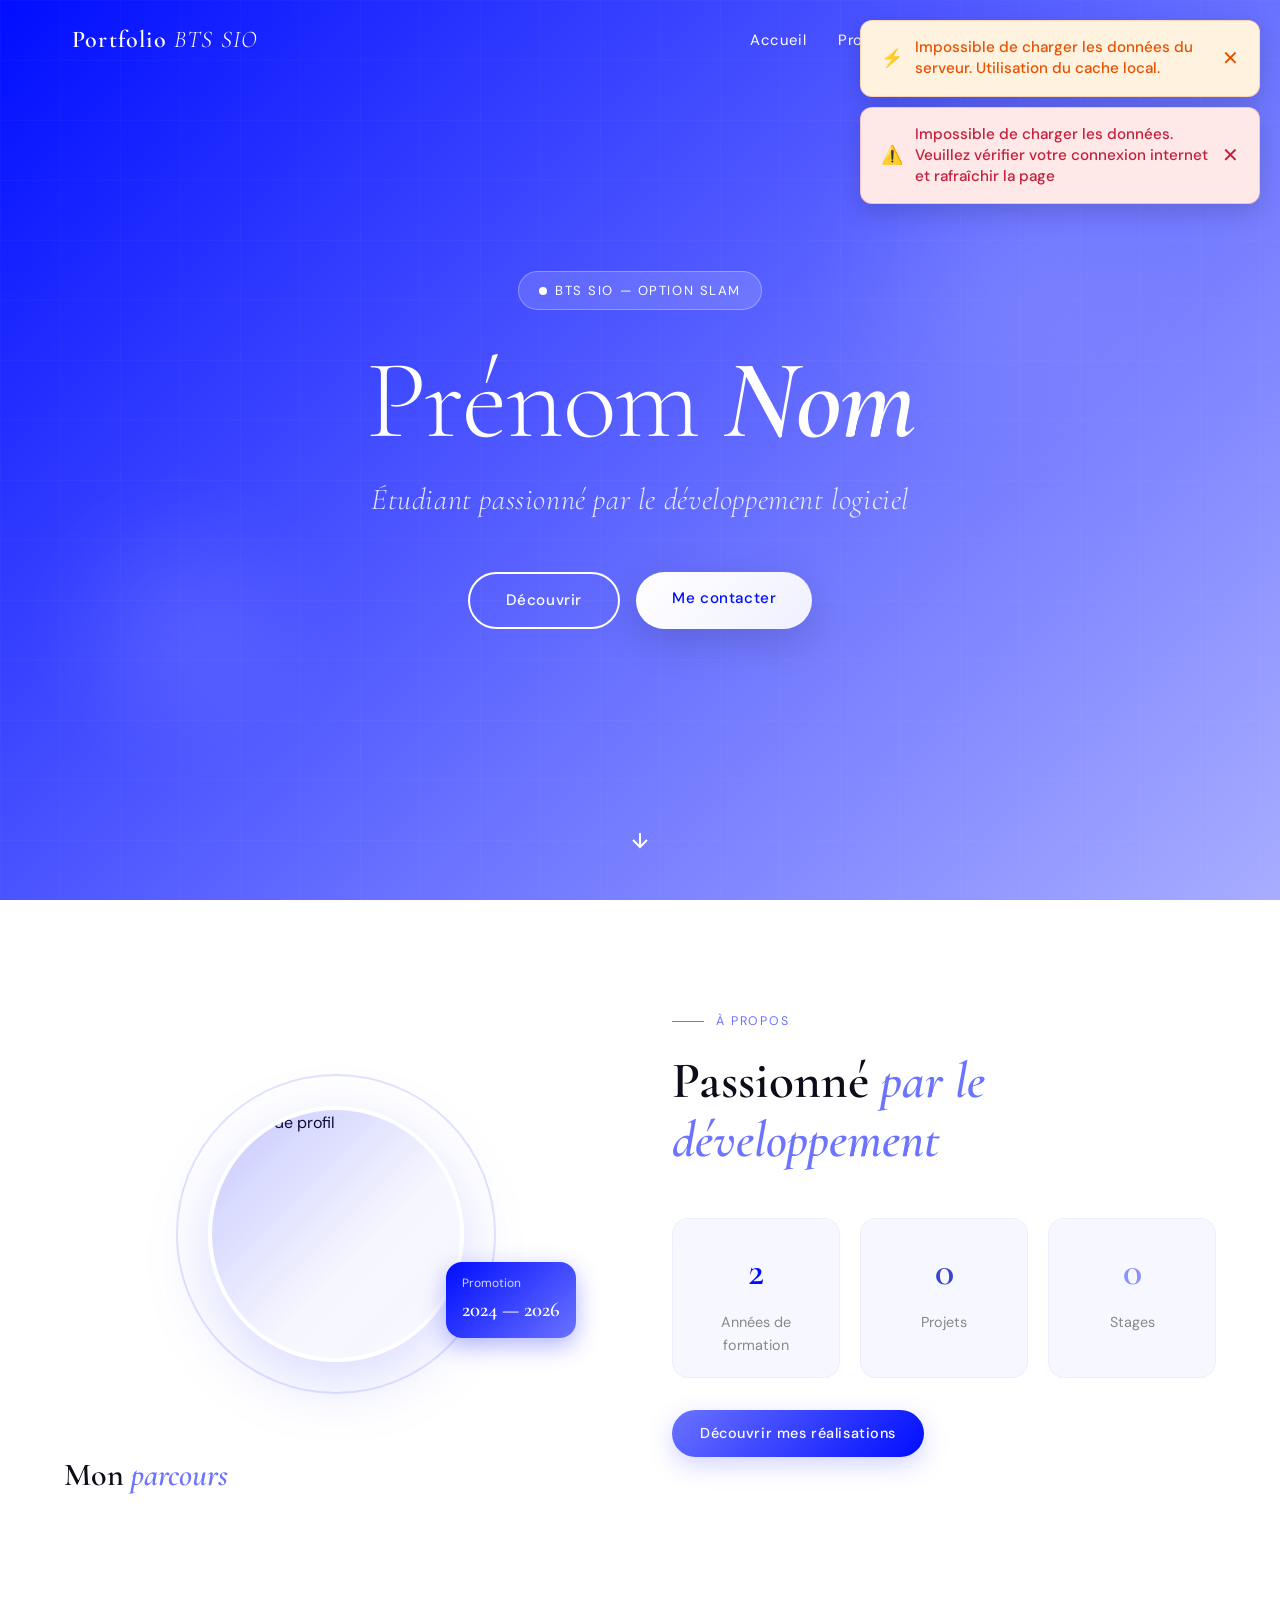
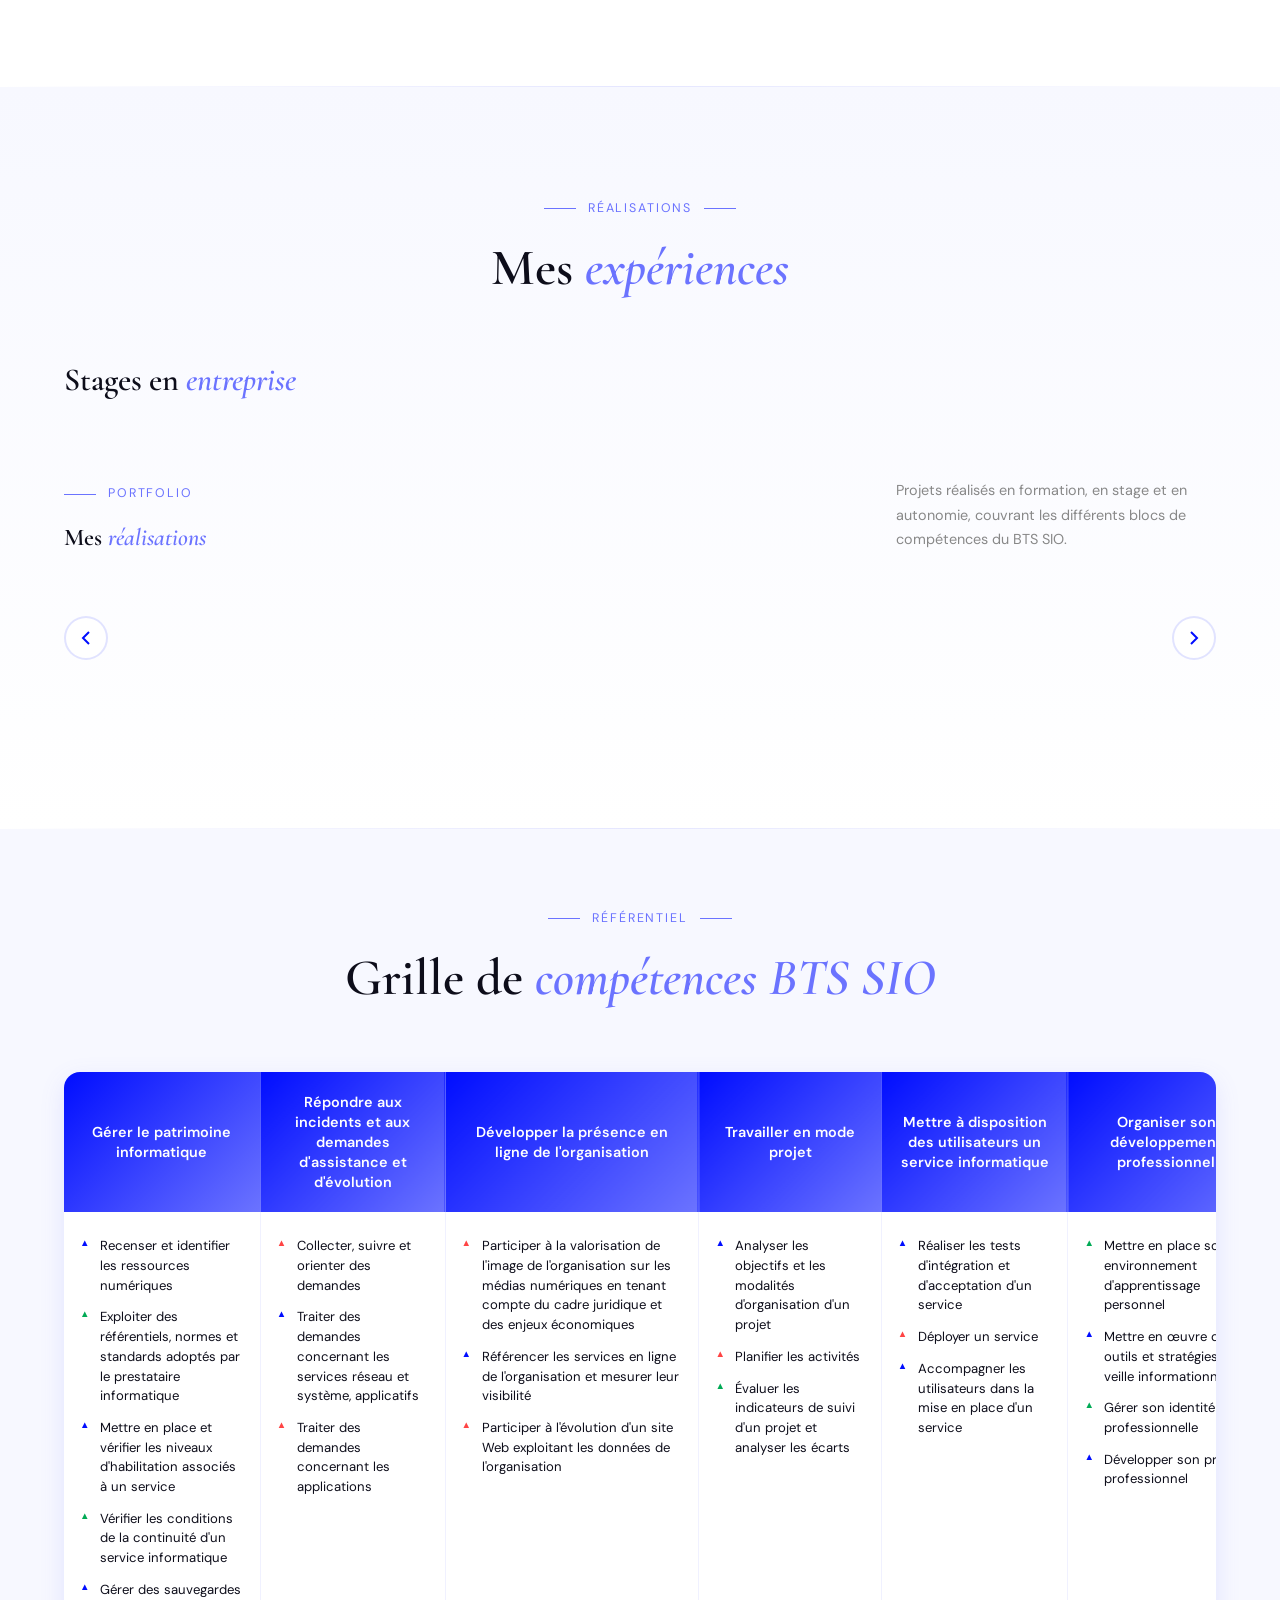
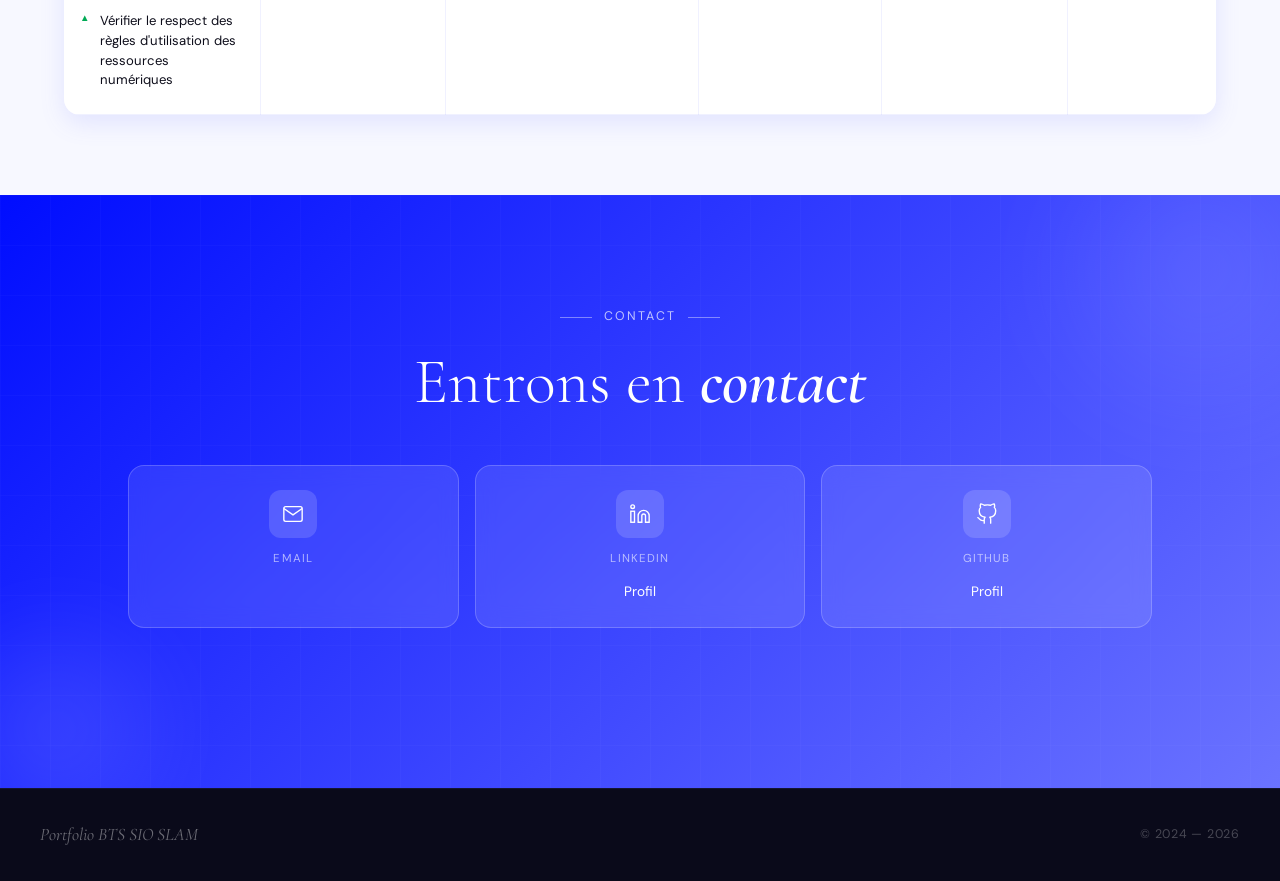
==== commit e6d13e4e: "modif" ====
--- a/index.html
+++ b/index.html
@@ -99,6 +99,10 @@
         <div class="hero-buttons">
           <a href="#profil" class="btn-outline">Découvrir</a>
           <a href="#contact" class="btn-primary-white">Me contacter</a>
+          <a id="hero-cv-btn" href="#" download class="btn-cv" style="display:none;">
+            <svg width="16" height="16" viewBox="0 0 24 24" fill="none" stroke="currentColor" stroke-width="2"><path d="M21 15v4a2 2 0 01-2 2H5a2 2 0 01-2-2v-4"/><polyline points="7 10 12 15 17 10"/><line x1="12" y1="15" x2="12" y2="3"/></svg>
+            CV
+          </a>
         </div>
       </div>
       <div class="scroll-indicator">
@@ -191,10 +195,6 @@
                 <p class="stat-label">Années de formation</p>
               </div>
               <div class="stat-item">
-                <p id="stat-competences" class="stat-number color-2">0</p>
-                <p class="stat-label">Compétences</p>
-              </div>
-              <div class="stat-item">
                 <p id="stat-projects" class="stat-number color-3">0</p>
                 <p class="stat-label">Projets</p>
               </div>
@@ -216,6 +216,8 @@
         </div>
       </div>
     </section>
+
+    <div class="section-divider"></div>
 
     <!-- Realisations Section -->
     <section id="realisations">
@@ -293,6 +295,8 @@
         </div>
       </div>
     </section>
+
+    <div class="section-divider"></div>
 
     <!-- Grille de compétences BTS SIO -->
     <section id="grille-competences">
@@ -533,7 +537,26 @@
             >
           </div>
         </div>
-        <a id="email-cta" href="mailto:" class="btn-white">Envoyer un email</a>
+        <a id="email-cta" href="mailto:" class="btn-white" style="display:none;">Envoyer un email</a>
+      </div>
+    </section>
+
+    <!-- CV Section -->
+    <section id="cv-section" style="display:none;">
+      <div class="cv-section-inner">
+        <div class="section-label center">
+          <div class="label-line"></div>
+          <span>Mon CV</span>
+          <div class="label-line"></div>
+        </div>
+        <h2>Téléchargez mon <span class="italic">curriculum vitae</span></h2>
+        <p class="cv-description">Retrouvez l'ensemble de mon parcours, mes compétences et mes expériences en téléchargeant mon CV.</p>
+        <a id="cv-download-btn" href="#" download class="btn-cv-section">
+          <svg width="18" height="18" viewBox="0 0 24 24" fill="none" stroke="currentColor" stroke-width="2" stroke-linecap="round" stroke-linejoin="round">
+            <path d="M21 15v4a2 2 0 01-2 2H5a2 2 0 01-2-2v-4"/><polyline points="7 10 12 15 17 10"/><line x1="12" y1="15" x2="12" y2="3"/>
+          </svg>
+          Télécharger mon CV
+        </a>
       </div>
     </section>
 
--- a/styles.css
+++ b/styles.css
@@ -692,8 +692,8 @@
 
 .stats-grid {
     display: grid;
-    grid-template-columns: repeat(2, 1fr);
-    gap: 1.5rem;
+    grid-template-columns: repeat(3, 1fr);
+    gap: 1.25rem;
     margin-top: 3rem;
 }
 
@@ -2275,3 +2275,583 @@
     font-size: 0.72rem;
     color: var(--text-light);
 }
+
+/* ========================================
+   Formations — Timeline style distinct (vert/teal)
+   ======================================== */
+
+/* Dot vert pour la timeline formations */
+.timeline-dot.formation-dot {
+    background: linear-gradient(135deg, #10B981, #059669);
+    box-shadow: 0 0 0 4px rgba(16, 185, 129, 0.15);
+}
+
+/* Carte formation — timeline académique, style vert distinct des stages */
+.formation-card-v2 {
+    border-radius: 1.5rem;
+    padding: 0;
+    background: #fff;
+    border: 1px solid rgba(16, 185, 129, 0.18);
+    box-shadow: 0 4px 20px rgba(16, 185, 129, 0.07);
+    transition: transform 0.3s, box-shadow 0.3s;
+    overflow: hidden;
+}
+
+.formation-card-v2:hover {
+    transform: translateY(-4px);
+    box-shadow: 0 12px 36px rgba(16, 185, 129, 0.15);
+}
+
+/* Colonne logo — vert */
+.form-logo-col {
+    width: 88px;
+    flex-shrink: 0;
+    background: linear-gradient(160deg, #f0fdf6 0%, #dcfce8 100%);
+    border-right: 1px solid rgba(16, 185, 129, 0.14);
+    display: flex;
+    align-items: center;
+    justify-content: center;
+    padding: 1.5rem 0.75rem;
+    position: relative;
+}
+
+.form-logo-col::after {
+    content: '';
+    position: absolute;
+    left: 0;
+    top: 0;
+    bottom: 0;
+    width: 3px;
+    background: linear-gradient(180deg, #10B981 0%, #059669 100%);
+    border-radius: 0 2px 2px 0;
+}
+
+.form-logo-col img {
+    width: 52px;
+    height: 52px;
+    object-fit: contain;
+    border-radius: 12px;
+    background: #fff;
+    padding: 7px;
+    box-shadow: 0 2px 12px rgba(16, 185, 129, 0.12);
+    border: 1px solid rgba(255,255,255,0.9);
+    display: block;
+}
+
+.form-logo-col--fallback::before {
+    content: attr(data-fallback);
+    width: 52px;
+    height: 52px;
+    border-radius: 12px;
+    background: linear-gradient(135deg, #10B981 0%, #059669 100%);
+    color: #fff;
+    font-family: var(--font-serif);
+    font-size: 1.5rem;
+    font-weight: 600;
+    display: flex;
+    align-items: center;
+    justify-content: center;
+    box-shadow: 0 4px 14px rgba(16, 185, 129, 0.28);
+}
+
+.form-school {
+    font-size: 0.75rem;
+    color: #10B981;
+    font-weight: 500;
+    letter-spacing: 0.04em;
+    margin-top: 2px;
+}
+
+.form-divider {
+    background: rgba(16, 185, 129, 0.12);
+}
+
+/* Badge "Formation" */
+.formation-badge {
+    display: inline-flex;
+    align-items: center;
+    gap: 0.32rem;
+    padding: 0.22rem 0.6rem;
+    border-radius: 50px;
+    background: rgba(16, 185, 129, 0.08);
+    border: 1px solid rgba(16, 185, 129, 0.18);
+    color: #059669;
+    font-size: 0.63rem;
+    font-weight: 700;
+    letter-spacing: 0.09em;
+    text-transform: uppercase;
+    flex-shrink: 0;
+    white-space: nowrap;
+    margin-bottom: 0;
+}
+
+/* Dates — vertes */
+.formation-dates {
+    font-size: 0.75rem;
+    color: #10B981;
+    letter-spacing: 0.1em;
+    text-transform: uppercase;
+    margin-bottom: 0;
+}
+
+/* Badge diplôme */
+.formation-degree-badge {
+    display: inline-flex;
+    align-items: center;
+    padding: 0.375rem 0.75rem;
+    border-radius: 0.75rem;
+    background: rgba(16, 185, 129, 0.08);
+    border: 1px solid rgba(16, 185, 129, 0.18);
+    font-size: 0.75rem;
+    color: #059669;
+    font-weight: 600;
+    flex-shrink: 0;
+}
+
+/* Badge "En cours" */
+.formation-current-badge {
+    display: inline-flex;
+    align-items: center;
+    gap: 0.35rem;
+    padding: 0.375rem 0.75rem;
+    border-radius: 0.75rem;
+    background: rgba(245, 158, 11, 0.08);
+    border: 1px solid rgba(245, 158, 11, 0.2);
+    color: #D97706;
+    font-size: 0.75rem;
+    font-weight: 600;
+    flex-shrink: 0;
+}
+
+.formation-current-dot {
+    width: 6px;
+    height: 6px;
+    border-radius: 50%;
+    background: #F59E0B;
+    animation: pulse 2s infinite;
+}
+
+/* Logo école en bas de carte */
+.formation-school-logo-wrap {
+    margin-top: 1.25rem;
+    padding-top: 1rem;
+    border-top: 1px solid rgba(16, 185, 129, 0.1);
+}
+
+.formation-school-logo-wrap img {
+    height: 28px;
+    width: auto;
+    max-width: 100px;
+    object-fit: contain;
+    opacity: 0.65;
+    transition: opacity 0.3s;
+}
+
+.formation-school-logo-wrap img:hover {
+    opacity: 1;
+}
+
+/* ========================================
+   Stages — Premium Cards (colonne logo)
+   ======================================== */
+.stage-card {
+    border-top: none;
+    padding: 0;
+    overflow: hidden;
+}
+
+.stage-card-inner {
+    display: flex;
+    min-height: 100%;
+}
+
+/* ── Colonne logo gauche ── */
+.stage-logo-col {
+    width: 88px;
+    flex-shrink: 0;
+    background: linear-gradient(160deg, #f0f2ff 0%, #e8eaff 100%);
+    border-right: 1px solid rgba(107,115,255,0.12);
+    display: flex;
+    align-items: center;
+    justify-content: center;
+    padding: 1.5rem 0.75rem;
+    position: relative;
+}
+
+/* Trait vertical décoratif */
+.stage-logo-col::after {
+    content: '';
+    position: absolute;
+    left: 0;
+    top: 0;
+    bottom: 0;
+    width: 3px;
+    background: linear-gradient(180deg, var(--primary) 0%, var(--primary-light) 100%);
+    border-radius: 0 2px 2px 0;
+}
+
+.stage-logo-col img {
+    width: 52px;
+    height: 52px;
+    object-fit: contain;
+    border-radius: 12px;
+    background: #fff;
+    padding: 7px;
+    box-shadow: 0 2px 12px rgba(0,13,255,0.1);
+    border: 1px solid rgba(255,255,255,0.9);
+    display: block;
+}
+
+/* Fallback initiale quand pas de logo */
+.stage-logo-col--fallback::before {
+    content: attr(data-fallback);
+    width: 52px;
+    height: 52px;
+    border-radius: 12px;
+    background: linear-gradient(135deg, var(--primary) 0%, var(--primary-light) 100%);
+    color: #fff;
+    font-family: var(--font-serif);
+    font-size: 1.5rem;
+    font-weight: 600;
+    display: flex;
+    align-items: center;
+    justify-content: center;
+    box-shadow: 0 4px 14px rgba(0,13,255,0.22);
+}
+
+/* ── Contenu principal ── */
+.stage-content {
+    flex: 1;
+    padding: 1.25rem 1.4rem 1.35rem;
+    min-width: 0;
+}
+
+.stage-content-top {
+    display: flex;
+    align-items: flex-start;
+    justify-content: space-between;
+    gap: 0.75rem;
+    margin-bottom: 0.85rem;
+}
+
+.stage-content-top .stage-company {
+    font-size: 1.1rem;
+    margin-bottom: 3px;
+}
+
+.stage-sector {
+    font-size: 0.75rem;
+    color: var(--primary-light);
+    font-weight: 500;
+    letter-spacing: 0.04em;
+}
+
+.stage-work-badge {
+    display: inline-flex;
+    align-items: center;
+    gap: 0.32rem;
+    padding: 0.22rem 0.6rem;
+    border-radius: 50px;
+    background: rgba(0, 13, 255, 0.06);
+    border: 1px solid rgba(0, 13, 255, 0.13);
+    color: var(--primary);
+    font-size: 0.63rem;
+    font-weight: 700;
+    letter-spacing: 0.09em;
+    text-transform: uppercase;
+    flex-shrink: 0;
+    white-space: nowrap;
+}
+
+.stage-divider {
+    height: 1px;
+    background: rgba(107,115,255,0.1);
+    margin: 0 0 0.9rem;
+}
+
+.stage-role {
+    font-size: 0.95rem;
+    font-weight: 700;
+    color: var(--text-dark);
+    margin-bottom: 0.4rem;
+    letter-spacing: -0.01em;
+}
+
+.stage-meta-row {
+    display: flex;
+    align-items: center;
+    justify-content: space-between;
+    gap: 0.5rem;
+    flex-wrap: wrap;
+    margin-bottom: 0.8rem;
+}
+
+.stage-meta-row .stage-dates {
+    margin-bottom: 0;
+}
+
+.stage-company-placeholder {
+    display: none;
+}
+
+@media (max-width: 640px) {
+    .stage-logo-col { width: 68px; }
+    .stage-logo-col img,
+    .stage-logo-col--fallback::before { width: 40px; height: 40px; font-size: 1.2rem; }
+}
+
+/* ========================================
+   Scroll-Reveal Animations
+   ======================================== */
+.reveal.visible {
+    /* animations disponibles si activées par JS */
+}
+
+/* ========================================
+   Profil Stats — Card Style
+   ======================================== */
+.stat-item {
+    background: var(--bg-light);
+    border-radius: 1rem;
+    padding: 1.25rem 1rem;
+    text-align: center;
+    border: 1px solid rgba(107, 115, 255, 0.08);
+    transition: all 0.3s;
+}
+
+.stat-item:hover {
+    transform: translateY(-2px);
+    border-color: rgba(107, 115, 255, 0.2);
+    box-shadow: 0 8px 24px rgba(107, 115, 255, 0.08);
+}
+
+/* ========================================
+   Hero — CV Button
+   ======================================== */
+.btn-cv {
+    display: inline-flex;
+    align-items: center;
+    gap: 0.5rem;
+    background: transparent;
+    color: var(--white);
+    border: 2px solid rgba(255, 255, 255, 0.5);
+    border-radius: 50px;
+    padding: 12px 28px;
+    font-size: 0.9rem;
+    font-weight: 500;
+    letter-spacing: 0.04em;
+    transition: all 0.3s;
+}
+
+.btn-cv:hover {
+    background: rgba(255, 255, 255, 0.1);
+    border-color: rgba(255, 255, 255, 0.85);
+}
+
+/* ========================================
+   Navbar — Active Link Indicator
+   ======================================== */
+.nav-link.active .nav-underline {
+    width: 100%;
+}
+
+#navbar.scrolled .nav-link.active {
+    color: var(--primary);
+    font-weight: 500;
+}
+
+/* ========================================
+   Section Divider
+   ======================================== */
+.section-divider {
+    height: 1px;
+    background: linear-gradient(90deg, transparent, rgba(107, 115, 255, 0.18), transparent);
+    margin: 0;
+}
+
+/* ========================================
+   Paginated container arrows improvement
+   ======================================== */
+.pagination-arrow {
+    flex-shrink: 0;
+}
+
+.pagination-arrow:disabled {
+    opacity: 0.2;
+    cursor: not-allowed;
+}
+
+/* ========================================
+   Contact Form (inside contact section)
+   ======================================== */
+.contact-form {
+    margin-top: 2.5rem;
+    width: 100%;
+    max-width: 600px;
+    margin-left: auto;
+    margin-right: auto;
+    display: flex;
+    flex-direction: column;
+    gap: 1rem;
+}
+
+.cf-row {
+    display: grid;
+    grid-template-columns: 1fr 1fr;
+    gap: 1rem;
+}
+
+@media (max-width: 560px) {
+    .cf-row { grid-template-columns: 1fr; }
+}
+
+.cf-field {
+    display: flex;
+    flex-direction: column;
+    gap: 6px;
+}
+
+.cf-field label {
+    font-size: 12px;
+    font-weight: 600;
+    letter-spacing: .05em;
+    text-transform: uppercase;
+    color: rgba(255,255,255,0.7);
+}
+
+.cf-field input,
+.cf-field textarea {
+    background: rgba(255,255,255,0.08);
+    border: 1px solid rgba(255,255,255,0.2);
+    border-radius: 8px;
+    padding: 12px 16px;
+    color: #fff;
+    font-family: var(--font-sans);
+    font-size: 14px;
+    outline: none;
+    transition: border-color .2s, background .2s;
+    resize: none;
+}
+
+.cf-field input::placeholder,
+.cf-field textarea::placeholder {
+    color: rgba(255,255,255,0.35);
+}
+
+.cf-field input:focus,
+.cf-field textarea:focus {
+    border-color: rgba(255,255,255,0.55);
+    background: rgba(255,255,255,0.12);
+}
+
+.cf-feedback {
+    font-size: 13px;
+    min-height: 18px;
+    text-align: center;
+}
+
+.cf-feedback.success { color: #6ee7b7; }
+.cf-feedback.error   { color: #fca5a5; }
+
+/* ========================================
+   CV Section
+   ======================================== */
+#cv-section {
+    padding: 80px 20px;
+    background: var(--bg-light);
+    text-align: center;
+}
+
+.cv-section-inner {
+    max-width: 580px;
+    margin: 0 auto;
+    display: flex;
+    flex-direction: column;
+    align-items: center;
+    gap: 1.25rem;
+}
+
+#cv-section h2 {
+    font-family: var(--font-serif);
+    font-size: clamp(28px, 4vw, 42px);
+    font-weight: 300;
+    color: var(--text-dark);
+    line-height: 1.15;
+}
+
+.cv-description {
+    color: var(--text-muted);
+    font-size: 15px;
+    line-height: 1.6;
+    max-width: 420px;
+    text-align: center;
+}
+
+.btn-cv-section {
+    display: inline-flex;
+    align-items: center;
+    gap: 10px;
+    padding: 14px 32px;
+    border-radius: 50px;
+    background: var(--primary);
+    color: #fff;
+    font-weight: 600;
+    font-size: 14px;
+    text-decoration: none;
+    transition: background .2s, transform .2s, box-shadow .2s;
+    box-shadow: 0 4px 16px rgba(0,13,255,0.18);
+    margin-top: 0.5rem;
+}
+
+.btn-cv-section:hover {
+    background: var(--primary-dark);
+    transform: translateY(-2px);
+    box-shadow: 0 8px 24px rgba(0,13,255,0.25);
+}
+
+/* ========================================
+   Scroll Animations
+   ======================================== */
+.anim-ready {
+    opacity: 0;
+    transform: translateY(28px);
+    transition: opacity 0.55s cubic-bezier(0.22, 1, 0.36, 1),
+                transform 0.55s cubic-bezier(0.22, 1, 0.36, 1);
+}
+
+.anim-in {
+    opacity: 1;
+    transform: translateY(0);
+}
+
+/* Variantes directionnelles */
+.anim-ready.from-left  { transform: translateX(-30px); }
+.anim-ready.from-right { transform: translateX(30px);  }
+.anim-in.from-left,
+.anim-in.from-right    { transform: translateX(0);     }
+
+/* Les timeline-item alternent gauche/droite */
+.timeline-item:not(.right) .stage-card,
+.timeline-item:not(.right) .formation-card-v2 {
+    transform-origin: left center;
+}
+.timeline-item.right .stage-card,
+.timeline-item.right .formation-card-v2 {
+    transform-origin: right center;
+}
+
+/* Stat items en cascade */
+.stats-grid .stat-item:nth-child(1) { transition-delay: 0ms;   }
+.stats-grid .stat-item:nth-child(2) { transition-delay: 80ms;  }
+.stats-grid .stat-item:nth-child(3) { transition-delay: 160ms; }
+
+/* Timeline items en cascade */
+.timeline-item:nth-child(1) { transition-delay: 0ms;   }
+.timeline-item:nth-child(2) { transition-delay: 100ms; }
+.timeline-item:nth-child(3) { transition-delay: 200ms; }
+.timeline-item:nth-child(4) { transition-delay: 300ms; }
+
+/* Ne pas animer les éléments déjà visibles au chargement */
+@media (prefers-reduced-motion: reduce) {
+    .anim-ready { opacity: 1; transform: none; }
+}
